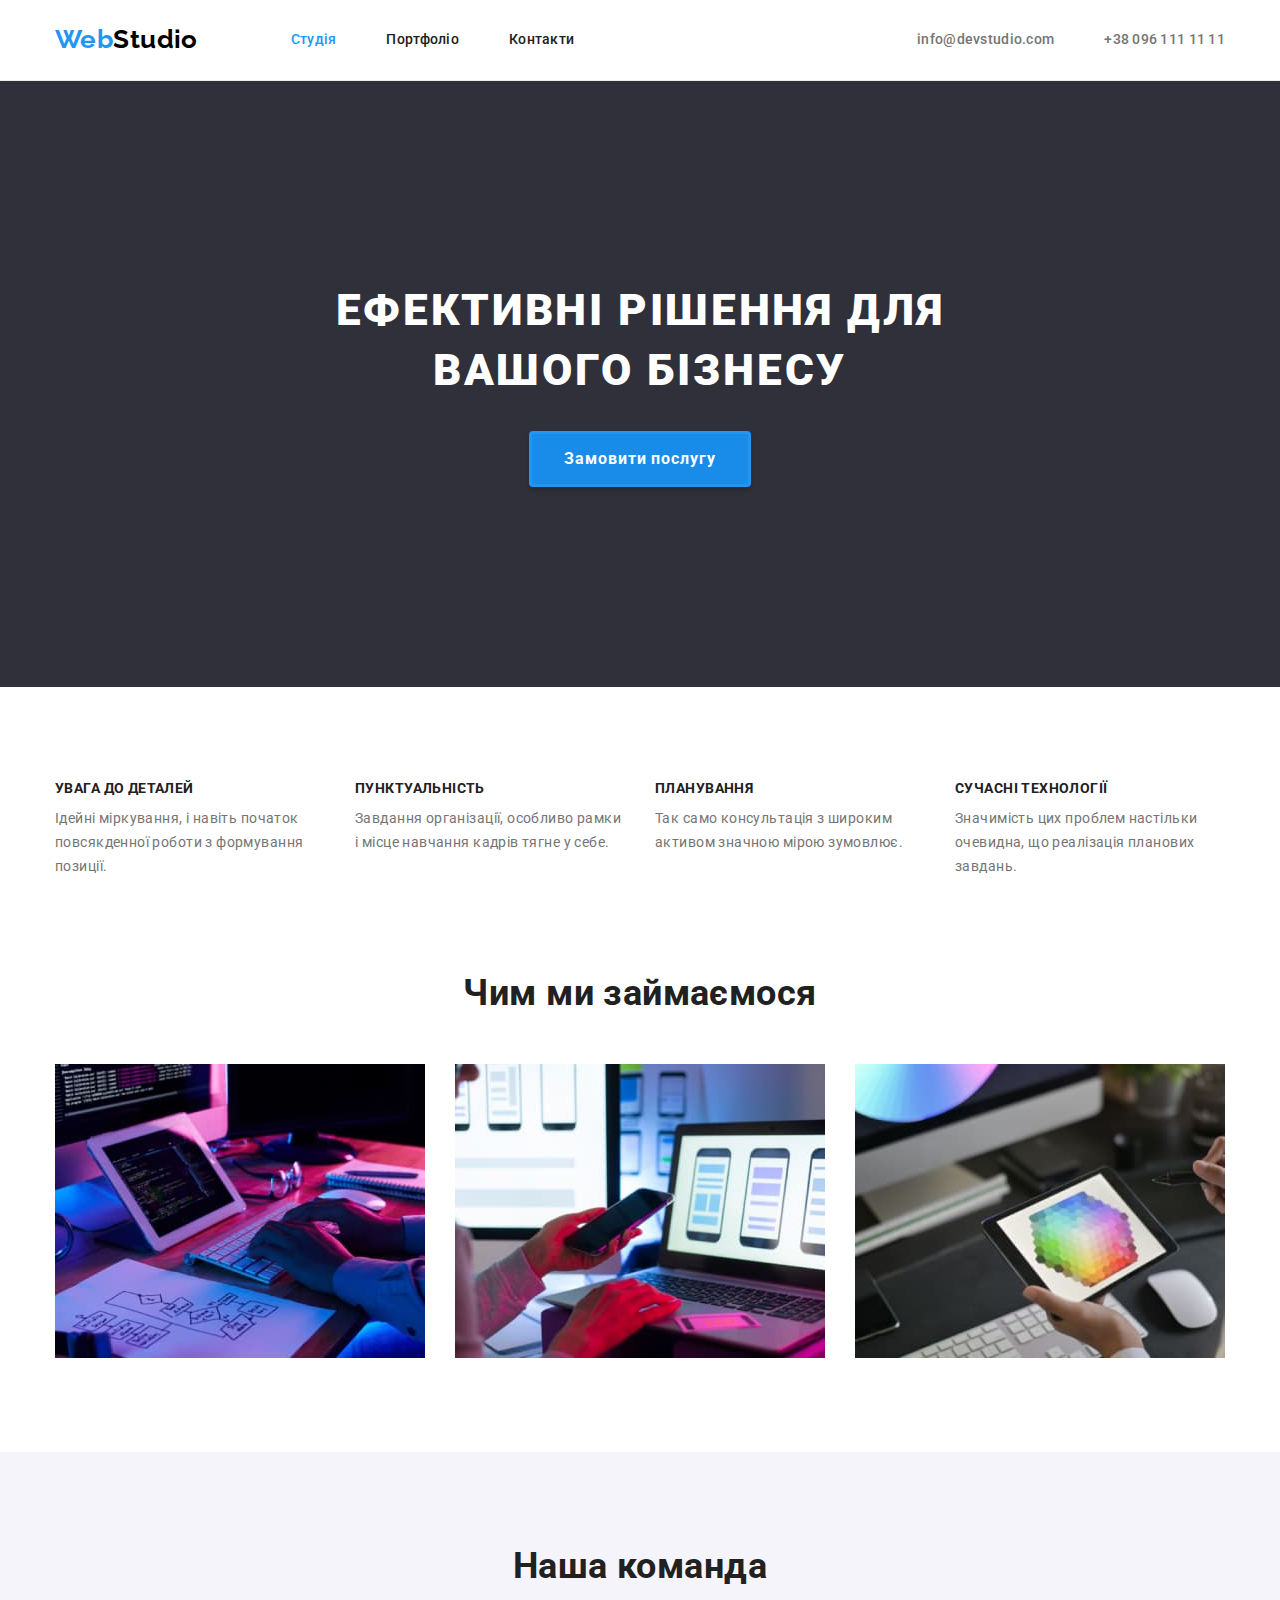
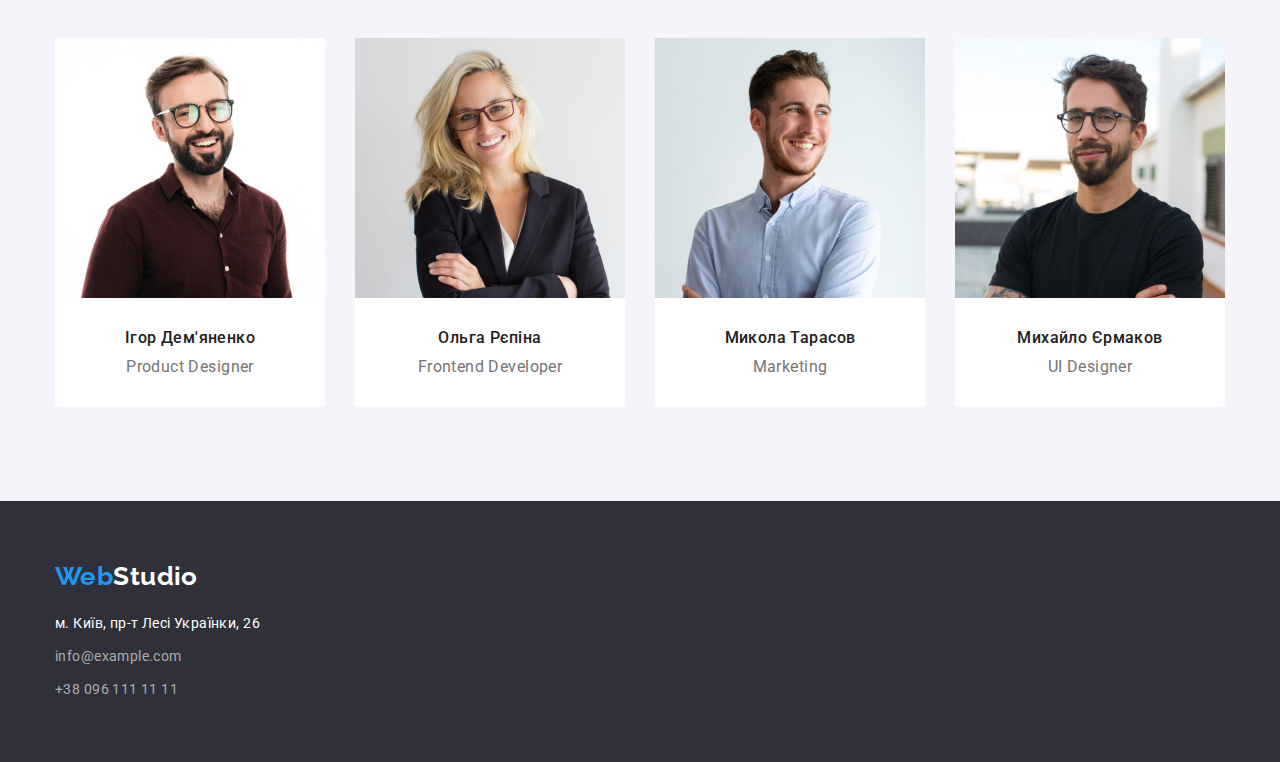
==== index.html @ 0f4ca8cf "start HW4" ====
<!DOCTYPE html>
<html lang="uk">
  <head>
    <meta charset="UTF-8" />
    <meta http-equiv="X-UA-Compatible" content="IE=edge" />
    <meta name="viewport" content="width=device-width, initial-scale=1.0" />
    <title>WebStudio</title>
    <link
      rel="stylesheet"
      href="https://cdn.jsdelivr.net/npm/modern-normalize@1.1.0/modern-normalize.min.css"
    />
    <link rel="stylesheet" href="./CSS/styles.css" />
    <link rel="preconnect" href="https://fonts.googleapis.com" />
    <link rel="preconnect" href="https://fonts.gstatic.com" crossorigin />
    <link
      href="https://fonts.googleapis.com/css2?family=Raleway:wght@700&family=Roboto:wght@400;500;700;900&display=swap"
      rel="stylesheet"
    />
  </head>
  <body>
    <!-- header -->
    <header class="page-header">
      <div class="container header-container">
        <nav class="navigation-header">
          <a href="./index.html" class="logo"
            ><span class="web">Web</span>Studio</a
          >
          <ul class="menu-list">
            <li class="header-item">
              <a href="./index.html" class="link current">Студія</a>
            </li>
            <li class="header-item">
              <a href="./portpholio.html" class="link">Портфоліо</a>
            </li>
            <li class="header-item">
              <a href="#adresa" class="link">Контакти</a>
            </li>
          </ul>
        </nav>
        <ul class="menu-list">
          <li class="phone-email-header">
            <a href="mailto:info@devstudio.com" class="email"
              >info@devstudio.com</a
            >
          </li>
          <li class="phone-email-header">
            <a href="tel:+380961111111" class="phone">+38 096 111 11 11</a>
          </li>
        </ul>
      </div>
    </header>

    <!-- main -->
    <main>
      <section class="hero-section section">
        <div class="container">
          <h1 class="hero-title">Ефективні рішення для вашого бізнесу</h1>
          <button type="button" class="hero-btn">Замовити послугу</button>
        </div>
      </section>
      <section id="features" class="features">
        <div class="container">
          <h2 class="visually-hidden">Наші переваги</h2>
          <ul class="list features-list">
            <li class="features-li">
              <h3 class="features-title">Увага до деталей</h3>
              <p class="features-text">
                Ідейні міркування, і навіть початок повсякденної роботи з
                формування позиції.
              </p>
            </li>
            <li class="features-li">
              <h3 class="features-title">Пунктуальність</h3>
              <p class="features-text">
                Завдання організації, особливо рамки і місце навчання кадрів
                тягне у себе.
              </p>
            </li>
            <li class="features-li">
              <h3 class="features-title">Планування</h3>
              <p class="features-text">
                Так само консультація з широким активом значною мірою зумовлює.
              </p>
            </li>
            <li class="features-li">
              <h3 class="features-title">Сучасні технології</h3>
              <p class="features-text">
                Значимість цих проблем настільки очевидна, що реалізація
                планових завдань.
              </p>
            </li>
          </ul>
        </div>
      </section>
      <!-- what-we-do -->
      <section class="what-we-do-section section">
        <div class="container">
          <h2 class="what-we-do-title">Чим ми займаємося</h2>
          <ul class="list list-wrap">
            <li>
              <img
                src="./images/photo1.jpg"
                alt="Написання програм"
                width="370"
                height="294"
                class="photo1"
              />
            </li>
            <li>
              <img
                src="./images/photo2.jpg"
                alt="Створення додатків для смартфону"
                width="370"
                height="294"
                class="photo2"
              />
            </li>
            <li>
              <img
                src="./images/photo3.jpg"
                alt="Створення дизайну"
                width="370"
                height="294"
                class="photo3"
              />
            </li>
          </ul>
        </div>
      </section>
      <!-- team -->
      <section class="our-team section">
        <div class="container">
          <h2 class="our-team-title">Наша команда</h2>
          <ul class="list list-wrap">
            <li class="our-team-data">
              <img
                src="./images/demyanenko.jpg"
                alt="Ігор Дем'яненко"
                width="270"
                height="260"
              />
              <div class="team-div">
                <h3 class="our-teammate">Ігор Дем'яненко</h3>
                <p class="our-team-position" lang="en">Product Designer</p>
              </div>
            </li>
            <li class="our-team-data">
              <img
                src="./images/repina.jpg"
                alt="Ольга Рєпіна"
                width="270"
                height="260"
              />
              <div class="team-div">
                <h3 class="our-teammate">Ольга Рєпіна</h3>
                <p class="our-team-position" lang="en">Frontend Developer</p>
              </div>
            </li>
            <li class="our-team-data">
              <img
                src="./images/tarasov.jpg"
                alt="Микола Тарасов"
                width="270"
                height="260"
              />
              <div class="team-div">
                <h3 class="our-teammate">Микола Тарасов</h3>
                <p class="our-team-position" lang="en">Marketing</p>
              </div>
            </li>
            <li class="our-team-data">
              <img
                src="./images/yermakov.jpg"
                alt="Михайло Єрмаков"
                width="270"
                height="260"
              />
              <div class="team-div">
                <h3 class="our-teammate">Михайло Єрмаков</h3>
                <p class="our-team-position" lang="en">UI Designer</p>
              </div>
            </li>
          </ul>
        </div>
      </section>
    </main>

    <!-- footer -->
    <footer class="footer">
      <div class="container">
        <a href="./index.html" class="logo"
          ><span class="web">Web</span
          ><span class="studio-footer">Studio</span></a
        >
        <address class="address-data" id="adresa">
          <ul class="list address-list">
            <li class="addres-text">
              <a
                href="https://goo.gl/maps/MU84THvTywT1Y9c1A"
                target="_blank"
                rel="noopener noreferrer nofollow"
                class="address"
                >м. Київ, пр-т Лесі Українки, 26</a
              >
            </li>
            <li class="addres-text">
              <a href="mailto:info@devstudio.com" class="email-footer"
                >info@example.com</a
              >
            </li>
            <li class="addres-text">
              <a href="tel:+380961111111" class="phone-footer"
                >+38 096 111 11 11</a
              >
            </li>
          </ul>
        </address>
      </div>
    </footer>
  </body>
</html>
---- CSS/styles.css ----
/* delete standart browser styles, root */
.link,
.logo,
.email,
.phone,
.phone-footer,
.email-footer,
.address,
.project-link {
  text-decoration: none;
}
h1,
h2,
h3,
h4,
p {
  margin-top: 0;
  margin-bottom: 0;
}
ul,
ol {
  margin-top: 0;
  margin-bottom: 0;
  padding-left: 0;
}
.list,
.menu-list {
  list-style: none;
}
img {
  display: block;
  max-width: 100%;
  height: auto;
}
.address-data {
  font-style: normal;
}

:root {
  --primary-font: "Roboto", sans-serif;
  --primary-text-color-theme-dark: #212121;
  --secondary-color-theme-gray: #757575;
  --primary-text-color-theme-light: #ffffff;
  --secondary-text-color-theme-dark: #000000;
  --button-color: #188ce8;
  --accent-color: #2196f3;
  --primary-background-color-theme-light: #f5f4fa;
  --secondary-background-color-theme-light: #2f303a;
  --secondary-text-color-4footer-gray: rgba(255, 255, 255, 0.6);
  --border-color-for-portfolio: #eeeeee;
}
body {
  font-family: var(--primary-font);
  background-color: var(--primary-text-color-theme-light);
  color: var(--primary-text-color-theme-dark);
  font-size: 14px;
  letter-spacing: 0.03em;
}
.container {
  width: 1200px;
  margin-left: auto;
  margin-right: auto;
  padding-left: 15px;
  padding-right: 15px;
}
.section {
  padding-bottom: 94px;
  padding-top: 94px;
}
.list-wrap {
  display: flex;
  flex-wrap: wrap;
  gap: 30px;
}
.visually-hidden {
  position: absolute;
  white-space: nowrap;
  width: 1px;
  height: 1px;
  overflow: hidden;
  border: 0;
  padding: 0;
  clip: rect(0 0 0 0);
  clip-path: inset(50%);
  margin: -1px;
}

/* header */

.page-header {
  padding-top: 24px;
  padding-bottom: 25px;
  border-bottom: 1px solid #ececec;
}
.header-container {
  display: flex;
  align-items: center;
  margin-left: auto;
}
.navigation-header {
  display: flex;
  align-items: center;
}
.menu-list {
  display: flex;
  margin-left: auto;
}
.header-item:not(:last-child) {
  margin-right: 50px;
}
.logo {
  font-family: "Raleway";
  font-weight: 700;
  font-size: 26px;
  line-height: 1.2;
  color: var(--secondary-text-color-theme-dark);

  margin-right: 93px;
}
.web {
  color: var(--accent-color);
}

.link {
  font-weight: 500;
  line-height: 1.14;
  letter-spacing: 0.02em;
  color: var(--primary-text-color-theme-dark);
}
.current {
  color: var(--accent-color);
}
.email,
.phone {
  font-weight: 500;
  line-height: 1.14;
  letter-spacing: 0.02em;
  color: var(--secondary-color-theme-gray);
}
.email {
  margin-left: auto;
  margin-right: 50px;
}

.menu-list :hover,
.phone-footer:hover,
.email-footer:hover,
.menu-list :focus,
.phone-footer:focus,
.email-footer:focus {
  color: var(--accent-color);
}

/* hero */
.hero-section {
  background-color: var(--secondary-background-color-theme-light);
  text-align: center;
  padding-bottom: 200px;
  padding-top: 200px;
}
.hero-title {
  font-weight: 900;
  font-size: 44px;
  line-height: 1.36;
  letter-spacing: 0.06em;
  text-transform: uppercase;
  color: var(--primary-text-color-theme-light);

  margin-bottom: 30px;
  margin-left: auto;
  margin-right: auto;
  width: 696px;
}
.hero-btn {
  font-weight: 700;
  font-size: 16px;
  line-height: 1.88;
  display: block;
  align-items: center;
  letter-spacing: 0.06em;
  color: var(--primary-text-color-theme-light);
  background: var(--button-color);
  box-shadow: 0px 4px 4px rgba(0, 0, 0, 0.15);
  border-radius: 4px;
  cursor: pointer;

  border: solid var(--accent-color);
  margin: auto;
  padding: 10px 32px;
}

/* features */

.features {
  padding-top: 94px;
}
.features-list {
  display: flex;
}
.features-li:not(:last-child) {
  margin-right: 30px;
}
.features-li {
  width: 270px;
}
.features-title {
  font-weight: 700;
  font-size: 14px;
  line-height: 1.14;
  text-transform: uppercase;

  margin-bottom: 10px;
}
.features-text {
  line-height: 1.71;
  color: var(--secondary-color-theme-gray);
}

/* what-we-do */

.what-we-do-section {
  padding-bottom: 94px;
}
.what-we-do-title,
.our-team-title {
  font-weight: 700;
  font-size: 36px;
  line-height: 1.16;
  text-align: center;

  margin-bottom: 50px;
}

/* team */

.our-team {
  background: var(--primary-background-color-theme-light);
}
.our-team-data {
  background-color: var(--primary-text-color-theme-light);
  border-bottom: 1px solid var(--primary-text-color-theme-light);
  border-radius: 0px 0px 4px 4px;
}
.team-div {
  padding: 30px 0;
}
.our-teammate {
  font-weight: 500;
  font-size: 16px;
  line-height: 1.19;
  text-align: center;

  margin-bottom: 10px;
}
.our-team-position {
  font-size: 16px;
  line-height: 1.19;
  text-align: center;
  color: var(--secondary-color-theme-gray);
}

/* FOOTER!!! */

.footer {
  background: var(--secondary-background-color-theme-light);
  padding-top: 60px;
  padding-bottom: 60px;
}
.address {
  line-height: 1.71;
  color: var(--primary-text-color-theme-light);
}
.email-footer,
.phone-footer {
  line-height: 1.71;
  color: var(--secondary-text-color-4footer-gray);
}
.address-data {
  margin-top: 20px;
}
.addres-text:not(:last-child) {
  margin-bottom: 9px;
}
.studio-footer {
  color: var(--primary-text-color-theme-light);
}

/* portfolio */

.portfolio-section {
  padding-top: 100px;
  padding-bottom: 88px;
}
.portfolio-btn {
  font-family: "Roboto";
  font-weight: 500;
  font-size: 16px;
  line-height: 1.63;
  text-align: center;
  letter-spacing: 0.03em;
  background: var(--primary-background-color-theme-light);
  cursor: pointer;
  border-radius: 4px;

  border: solid var(--primary-background-color-theme-light);
  padding: 6px 22px;
}
.all {
  padding: 6px 25px;
}
.portfolio-li :hover,
.portfolio-li :focus {
  color: var(--primary-text-color-theme-light);
  background-color: var(--accent-color);
  border: solid var(--accent-color);
}
.portfolio-menu {
  display: flex;
  gap: 8px;
  justify-content: center;
  margin-bottom: 50px;
}

.project-name {
  font-weight: 700;
  font-size: 18px;
  line-height: 2;
  letter-spacing: 0.06em;
  color: var(--primary-text-color-theme-dark);

  margin-bottom: 4px;
}
.e-type {
  font-size: 16px;
  line-height: 1.88;
  color: var(--secondary-color-theme-gray);
}
.portfolio-cards {
  display: flex;
  flex-wrap: wrap;
  gap: 30px;
}
.portfolio-div {
  padding: 20px 24px;
  border-left: 1px solid var(--border-color-for-portfolio);
  border-right: 1px solid var(--border-color-for-portfolio);
  border-bottom: 1px solid var(--border-color-for-portfolio);
}
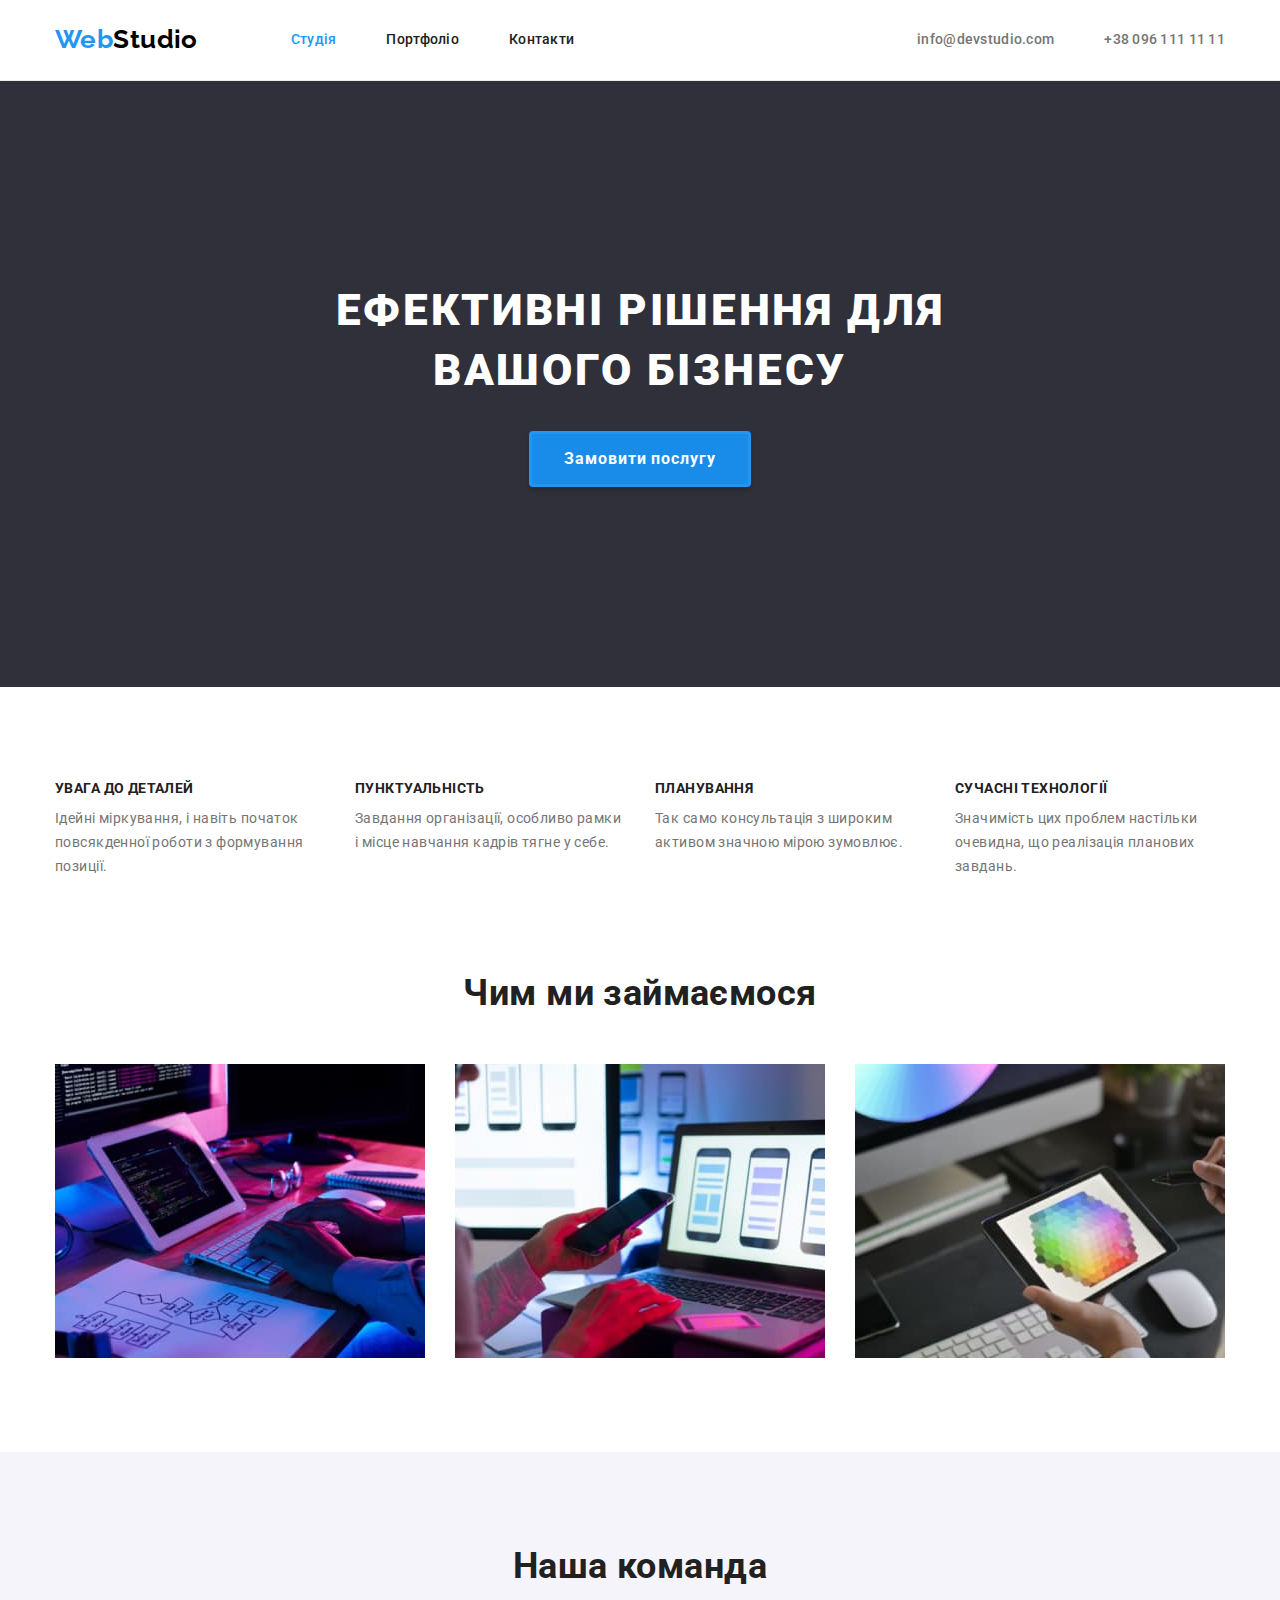
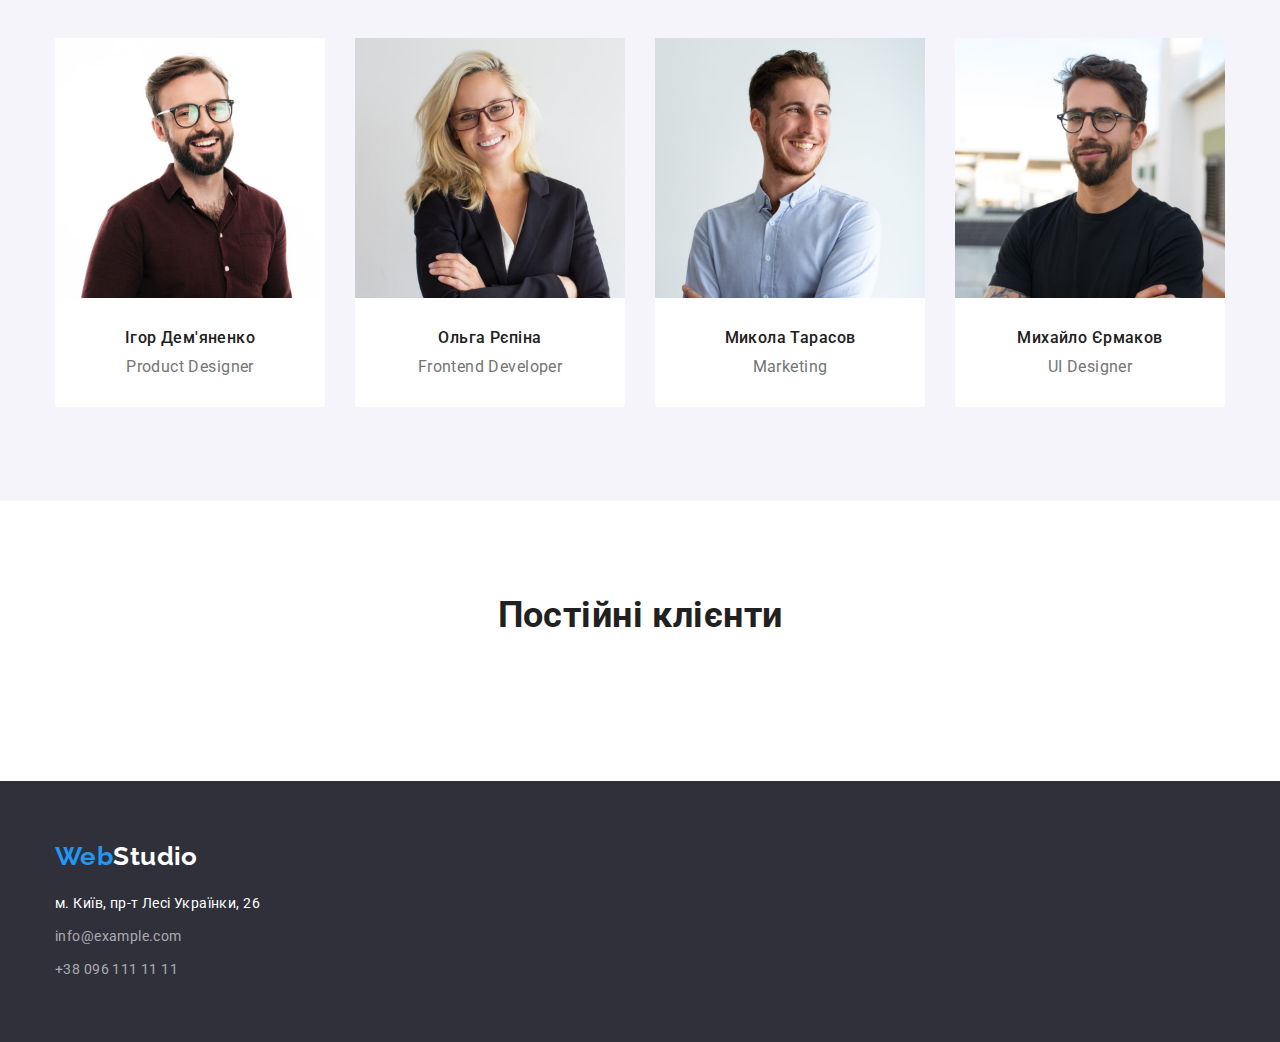
==== commit 1349907b: "create our clients" ====
--- a/index.html
+++ b/index.html
@@ -183,6 +183,22 @@
           </ul>
         </div>
       </section>
+
+      <!-- OUR CLIENTS -->
+<section class="section">
+  <div class="container">
+    <h2 class="our-clients-title">Постійні клієнти</h2>
+    <ul class="list">
+      <li></li>
+      <li></li>
+      <li></li>
+      <li></li>
+      <li></li>
+      <li></li>
+    </ul>
+
+  </div>
+</section>
     </main>
 
     <!-- footer -->
--- a/CSS/styles.css
+++ b/CSS/styles.css
@@ -222,7 +222,8 @@
   padding-bottom: 94px;
 }
 .what-we-do-title,
-.our-team-title {
+.our-team-title,
+.our-clients-title {
   font-weight: 700;
   font-size: 36px;
   line-height: 1.16;
@@ -258,6 +259,10 @@
   text-align: center;
   color: var(--secondary-color-theme-gray);
 }
+
+/* ----------------------OUR CLIENTS------------------ */
+
+
 
 /* FOOTER!!! */
 
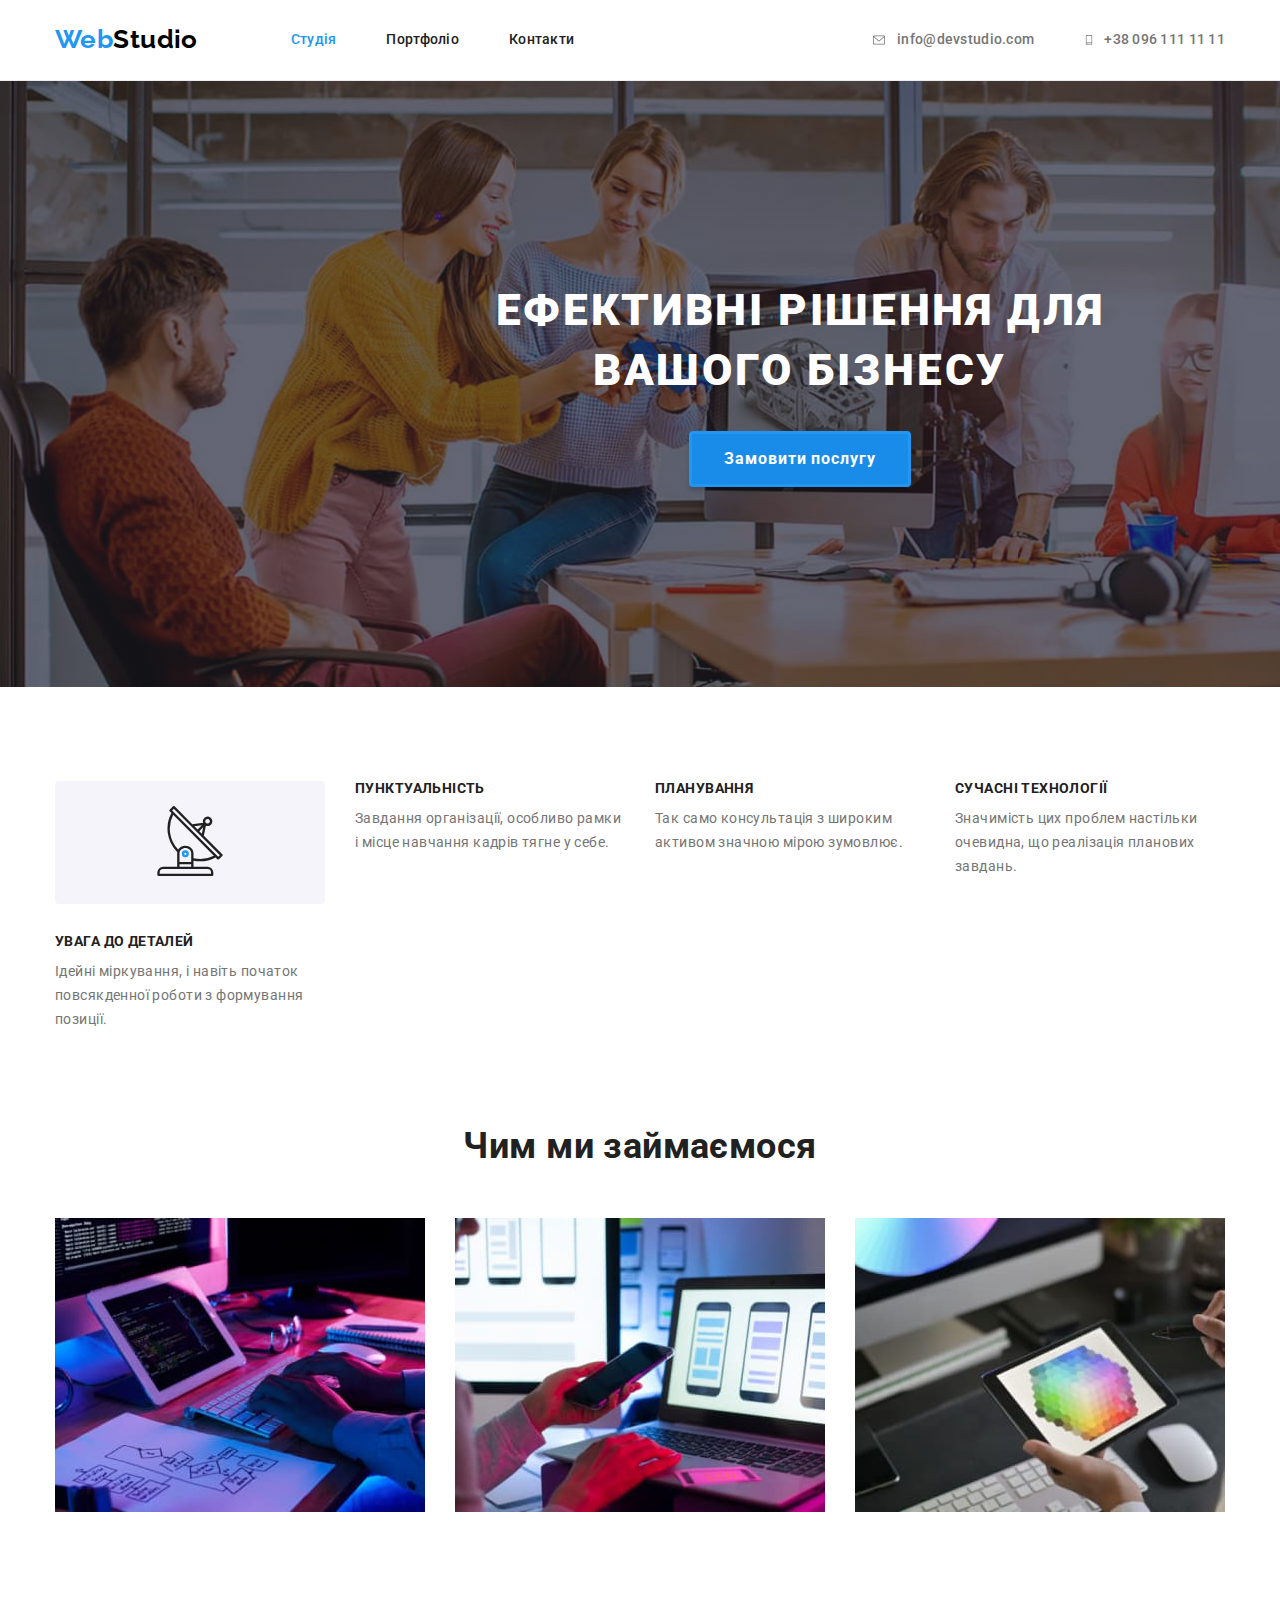
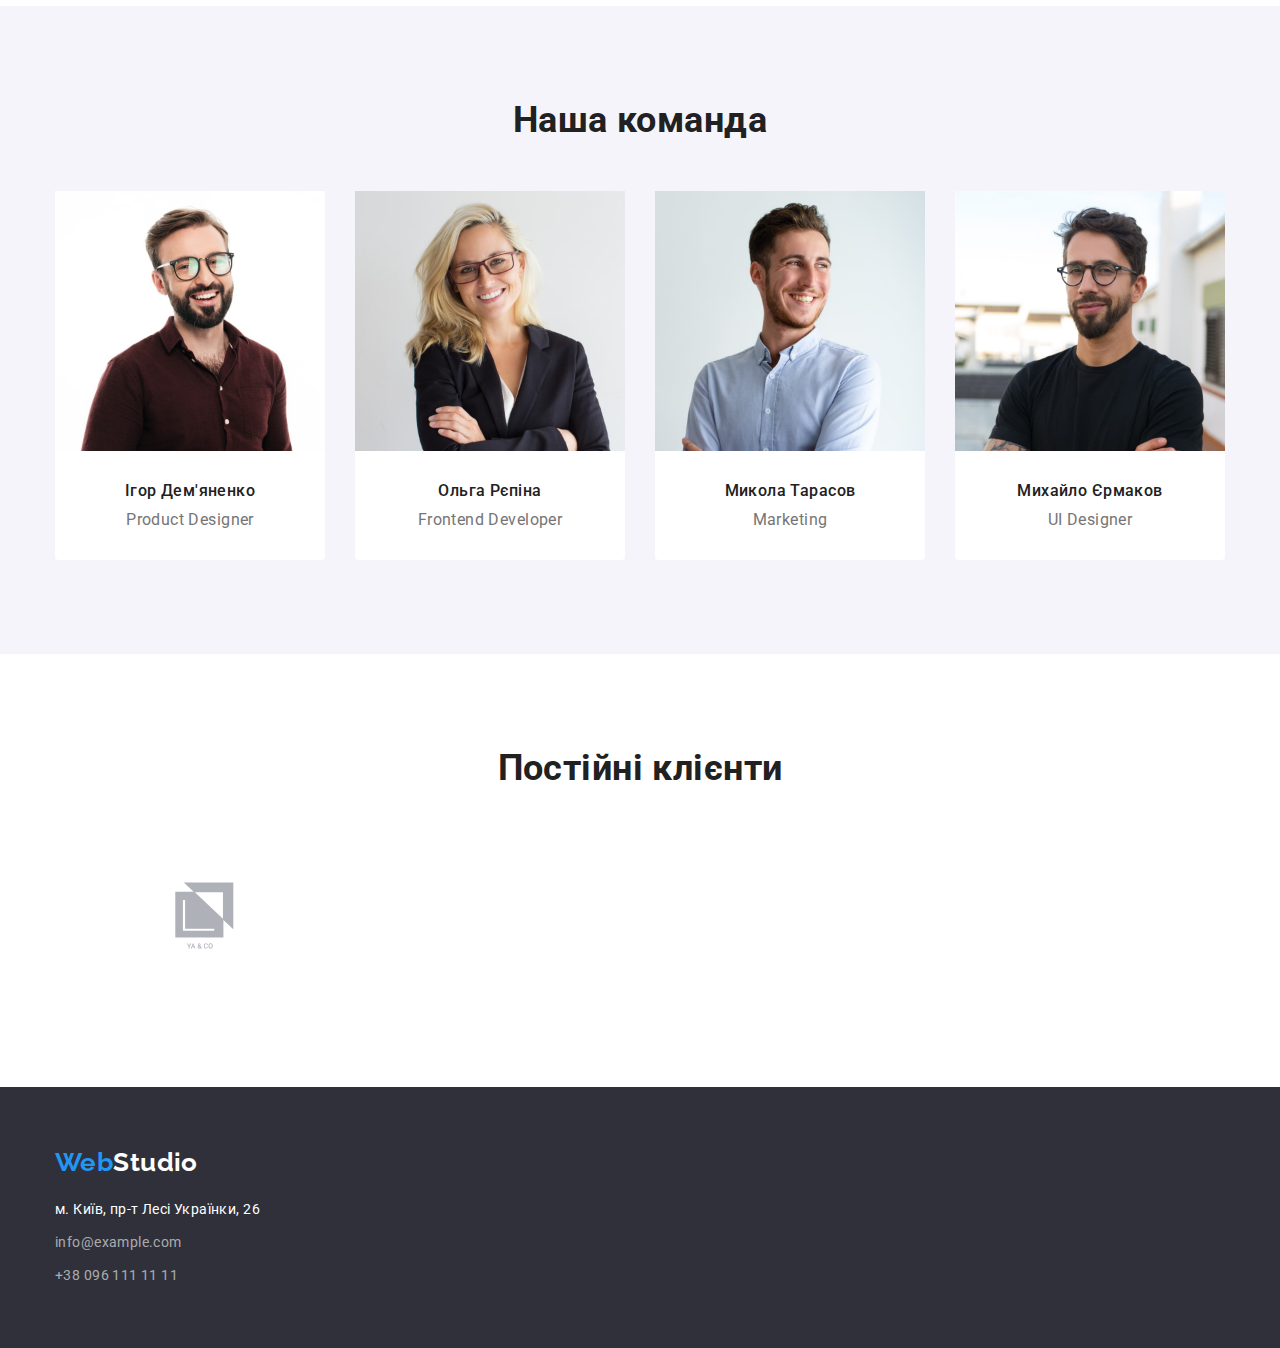
==== commit 6e05c198: "hw4 in process" ====
--- a/index.html
+++ b/index.html
@@ -40,11 +40,19 @@
         <ul class="menu-list">
           <li class="phone-email-header">
             <a href="mailto:info@devstudio.com" class="email"
-              >info@devstudio.com</a
+              >
+              <svg aria-label="почта" class="icon-header" width="16" height="12">
+                <use href="./images/symbol-defs.svg#icon-letter-header"></use>
+              </svg>
+              info@devstudio.com</a
             >
           </li>
           <li class="phone-email-header">
-            <a href="tel:+380961111111" class="phone">+38 096 111 11 11</a>
+            <a href="tel:+380961111111" class="phone">
+              <svg aria-label="мобільний телефон" class="icon-header" width="10" height="16">
+                <use href="./images/symbol-defs.svg#icon-smartphone"></use>
+              </svg>
+              +38 096 111 11 11</a>
           </li>
         </ul>
       </div>
@@ -63,6 +71,11 @@
           <h2 class="visually-hidden">Наші переваги</h2>
           <ul class="list features-list">
             <li class="features-li">
+              <div class="features-div">
+              <svg aria-label="антена" class="icon-features" width="70" height="70">
+                <use href="./images/symbol-defs.svg#icon-feature1"></use> 
+              </svg>
+            </div>
               <h3 class="features-title">Увага до деталей</h3>
               <p class="features-text">
                 Ідейні міркування, і навіть початок повсякденної роботи з
@@ -89,6 +102,10 @@
                 планових завдань.
               </p>
             </li>
+            <!-- <a href="tel:+380961111111" class="phone">
+              <svg aria-label="мобільний телефон" class="icon-header" width="10" height="16">
+                <use href="./images/symbol-defs.svg#icon-smartphone"></use>
+              </svg> -->
           </ul>
         </div>
       </section>
@@ -189,14 +206,17 @@
   <div class="container">
     <h2 class="our-clients-title">Постійні клієнти</h2>
     <ul class="list">
-      <li></li>
+      <li><a href="#">
+        <svg class="icon-clients">
+          <use href="./images/sprite.svg#icon-clients1"></use>
+        </svg>
+      </a></li>
       <li></li>
       <li></li>
       <li></li>
       <li></li>
       <li></li>
     </ul>
-
   </div>
 </section>
     </main>
--- a/CSS/styles.css
+++ b/CSS/styles.css
@@ -48,6 +48,8 @@
   --secondary-background-color-theme-light: #2f303a;
   --secondary-text-color-4footer-gray: rgba(255, 255, 255, 0.6);
   --border-color-for-portfolio: #eeeeee;
+  --hero-overlay: rgb(47, 48, 58, 0.4); 
+  --new-bg-color-hero: #C4C4C4;
 }
 body {
   font-family: var(--primary-font);
@@ -85,6 +87,11 @@
   margin: -1px;
 }
 
+.icon-header{
+ margin-right: 10px;
+ display: flex;
+}
+
 /* header */
 
 .page-header {
@@ -104,6 +111,7 @@
 .menu-list {
   display: flex;
   margin-left: auto;
+  align-items: center;
 }
 .header-item:not(:last-child) {
   margin-right: 50px;
@@ -132,6 +140,8 @@
 }
 .email,
 .phone {
+  display: flex;
+  align-items: center;
   font-weight: 500;
   line-height: 1.14;
   letter-spacing: 0.02em;
@@ -147,17 +157,26 @@
 .email-footer:hover,
 .menu-list :focus,
 .phone-footer:focus,
-.email-footer:focus {
+.email-footer:focus,
+{
   color: var(--accent-color);
 }
 
 /* hero */
+
 .hero-section {
-  background-color: var(--secondary-background-color-theme-light);
+  background-color: var(--new-bg-color-hero);
   text-align: center;
   padding-bottom: 200px;
   padding-top: 200px;
-}
+
+  width: 1600px;
+  background-image: linear-gradient( var(--hero-overlay),var(--hero-overlay)), url(../images/hero.jpg);
+  background-size: cover;
+  margin-left: auto;
+  margin-right: auto;
+}
+
 .hero-title {
   font-weight: 900;
   font-size: 44px;
@@ -216,6 +235,14 @@
   color: var(--secondary-color-theme-gray);
 }
 
+
+.features-div{
+  padding: 25px 100px;
+  border-radius: 4px;
+  background-color: var(--primary-background-color-theme-light);
+  margin-bottom: 30px;
+}
+
 /* what-we-do */
 
 .what-we-do-section {
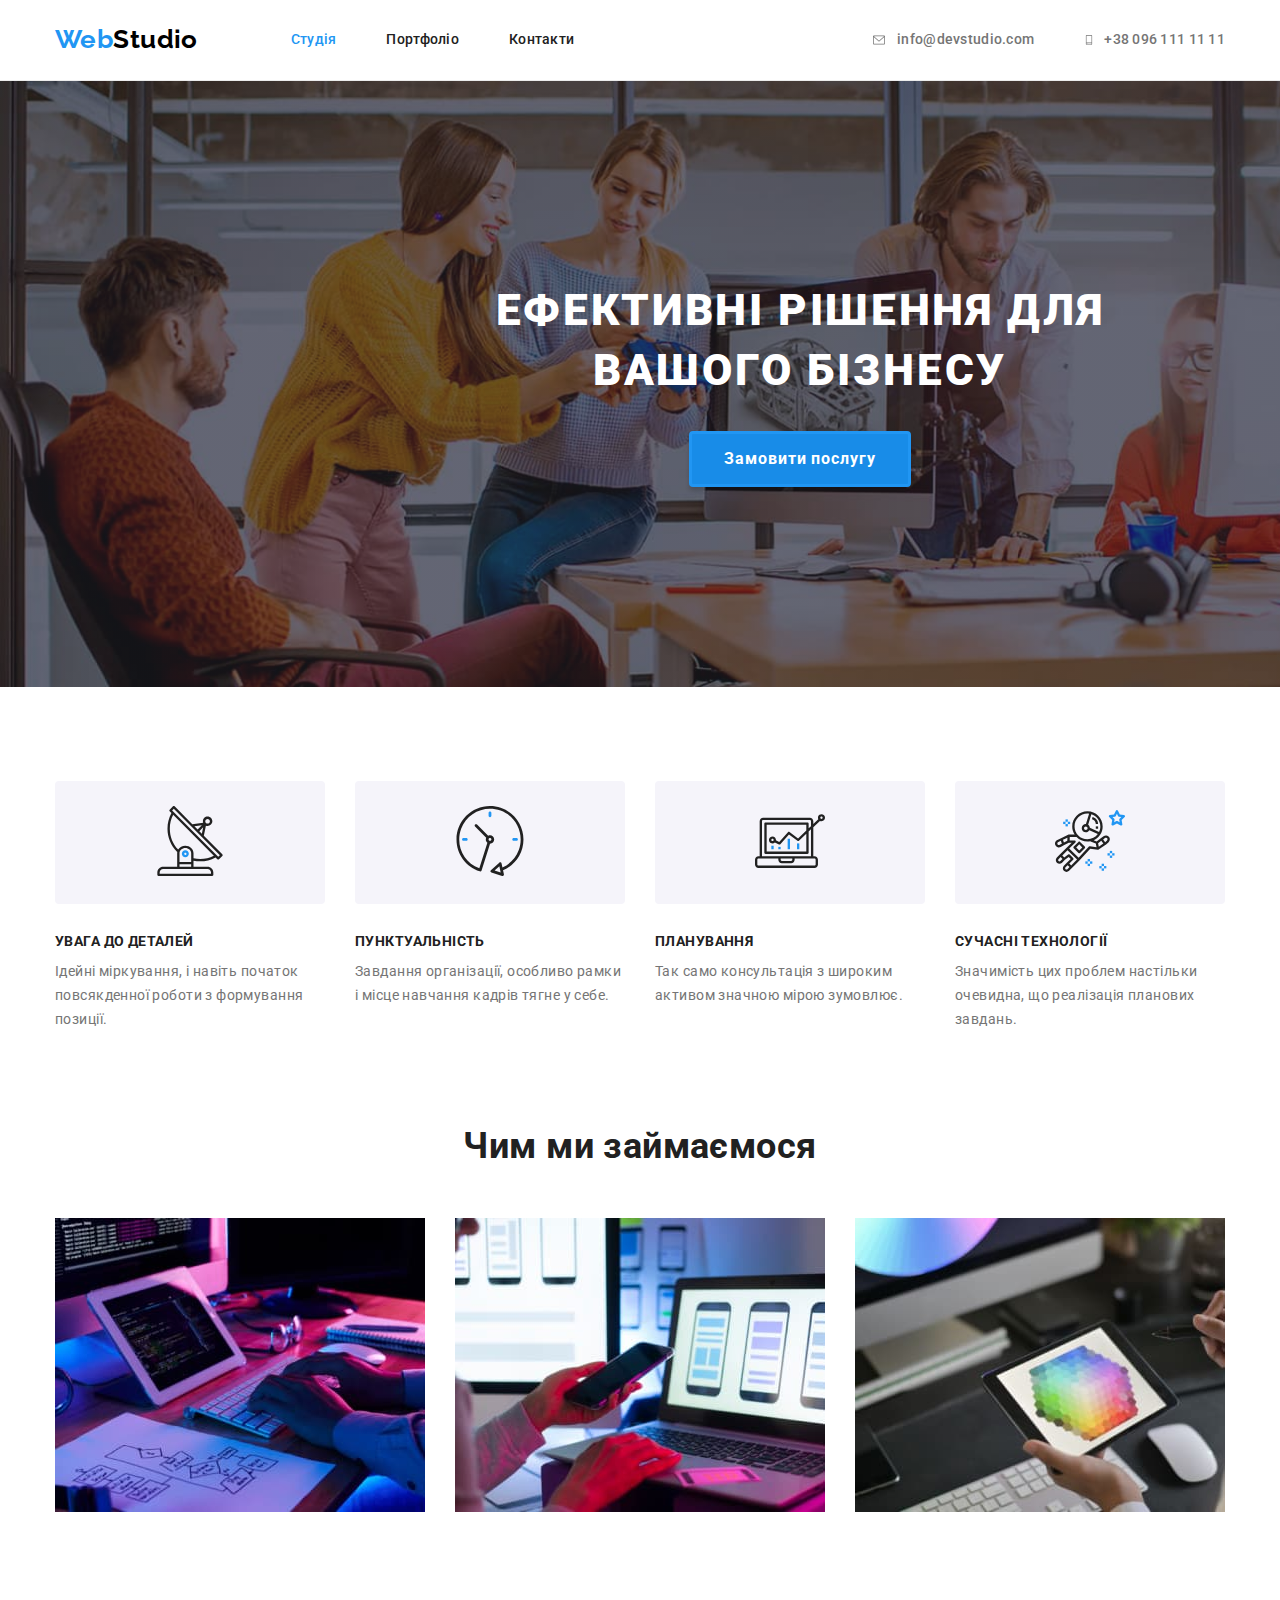
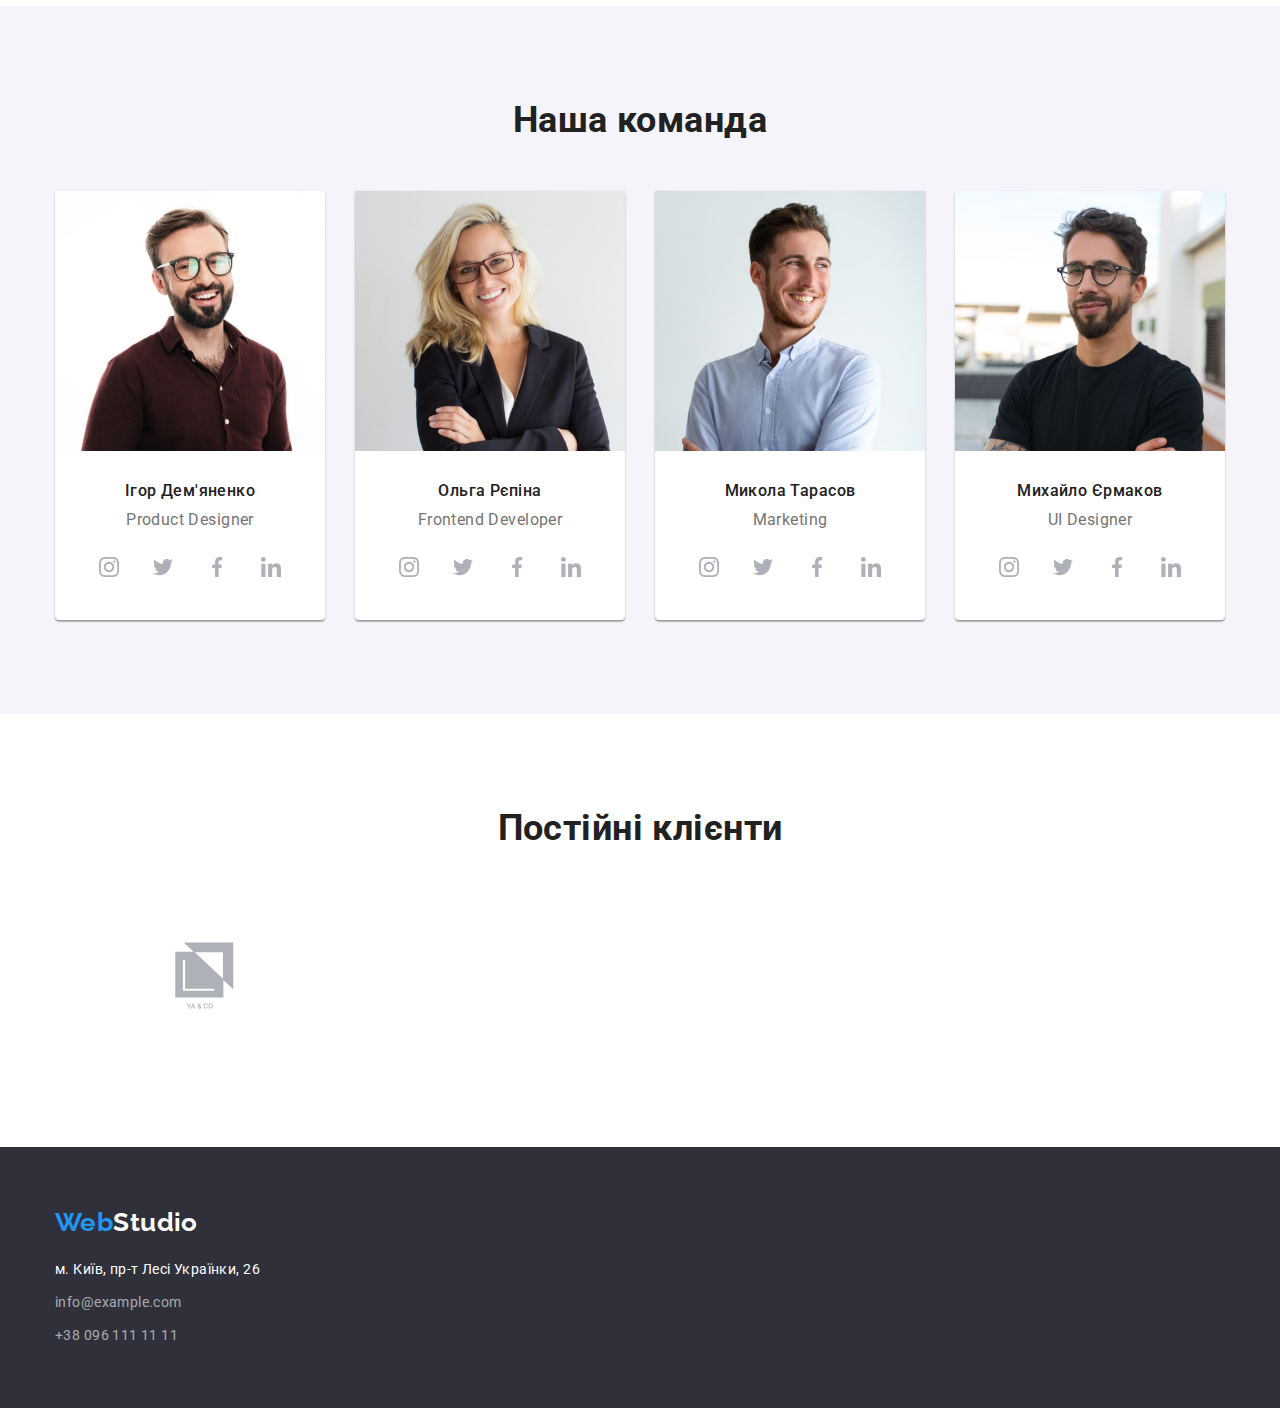
==== commit d7a7872c: "complete 4 section" ====
--- a/index.html
+++ b/index.html
@@ -42,7 +42,7 @@
             <a href="mailto:info@devstudio.com" class="email"
               >
               <svg aria-label="почта" class="icon-header" width="16" height="12">
-                <use href="./images/symbol-defs.svg#icon-letter-header"></use>
+                <use href="./images/sprite.svg#icon-letter-header"></use>
               </svg>
               info@devstudio.com</a
             >
@@ -50,7 +50,7 @@
           <li class="phone-email-header">
             <a href="tel:+380961111111" class="phone">
               <svg aria-label="мобільний телефон" class="icon-header" width="10" height="16">
-                <use href="./images/symbol-defs.svg#icon-smartphone"></use>
+                <use href="./images/sprite.svg#icon-smartphone"></use>
               </svg>
               +38 096 111 11 11</a>
           </li>
@@ -73,7 +73,7 @@
             <li class="features-li">
               <div class="features-div">
               <svg aria-label="антена" class="icon-features" width="70" height="70">
-                <use href="./images/symbol-defs.svg#icon-feature1"></use> 
+                <use href="./images/sprite.svg#icon-feature1"></use> 
               </svg>
             </div>
               <h3 class="features-title">Увага до деталей</h3>
@@ -83,6 +83,11 @@
               </p>
             </li>
             <li class="features-li">
+              <div class="features-div">
+                <svg aria-label="годинник" class="icon-features" width="70" height="70">
+                  <use href="./images/sprite.svg#icon-feature2"></use> 
+                </svg>
+              </div>
               <h3 class="features-title">Пунктуальність</h3>
               <p class="features-text">
                 Завдання організації, особливо рамки і місце навчання кадрів
@@ -90,22 +95,29 @@
               </p>
             </li>
             <li class="features-li">
+              <div class="features-div">
+                <svg aria-label="графік" class="icon-features" width="70" height="70">
+                  <use href="./images/sprite.svg#icon-feature3"></use> 
+                </svg>
+              </div>
               <h3 class="features-title">Планування</h3>
               <p class="features-text">
                 Так само консультація з широким активом значною мірою зумовлює.
               </p>
             </li>
             <li class="features-li">
+              <div class="features-div">
+                <svg aria-label="космонавт" class="icon-features" width="70" height="70">
+                  <use href="./images/sprite.svg#icon-feature4"></use> 
+                </svg>
+              </div>
               <h3 class="features-title">Сучасні технології</h3>
               <p class="features-text">
                 Значимість цих проблем настільки очевидна, що реалізація
                 планових завдань.
               </p>
             </li>
-            <!-- <a href="tel:+380961111111" class="phone">
-              <svg aria-label="мобільний телефон" class="icon-header" width="10" height="16">
-                <use href="./images/symbol-defs.svg#icon-smartphone"></use>
-              </svg> -->
+    
           </ul>
         </div>
       </section>
@@ -159,6 +171,36 @@
               <div class="team-div">
                 <h3 class="our-teammate">Ігор Дем'яненко</h3>
                 <p class="our-team-position" lang="en">Product Designer</p>
+                <ul class="list team-ul">
+                  <li  class="team-link-li">
+                    <a href="#"  class="team-link">
+                    <svg arial-label="інстаграм" class="icon-team" width="20" height="20">
+                      <use href="./images/sprite.svg#icon-instagram"></use>
+                    </svg>
+                  </a>
+                  </li>
+                  <li class="team-link-li">
+                    <a href="#"  class="team-link">
+                    <svg arial-label="твітер" class="icon-team" width="20" height="20">
+                      <use href="./images/sprite.svg#icon-twitter"></use>
+                    </svg>
+                  </a>
+                  </li>
+                  <li  class="team-link-li">
+                    <a href="#"  class="team-link">
+                    <svg arial-label="фейсбук" class="icon-team" width="20" height="20">
+                      <use href="./images/sprite.svg#icon-facebook"></use>
+                    </svg>
+                  </a>
+                  </li>
+                  <li  class="team-link-li">
+                    <a href="#"  class="team-link">
+                    <svg arial-label="лінкелін" class="icon-team" width="20" height="20">
+                      <use href="./images/sprite.svg#icon-linkedin"></use>
+                    </svg>
+                  </a>
+                  </li>
+                </ul>
               </div>
             </li>
             <li class="our-team-data">
@@ -171,6 +213,36 @@
               <div class="team-div">
                 <h3 class="our-teammate">Ольга Рєпіна</h3>
                 <p class="our-team-position" lang="en">Frontend Developer</p>
+                <ul class="list team-ul">
+                  <li  class="team-link-li">
+                    <a href="#"  class="team-link">
+                    <svg arial-label="інстаграм" class="icon-team" width="20" height="20">
+                      <use href="./images/sprite.svg#icon-instagram"></use>
+                    </svg>
+                  </a>
+                  </li>
+                  <li class="team-link-li">
+                    <a href="#"  class="team-link">
+                    <svg arial-label="твітер" class="icon-team" width="20" height="20">
+                      <use href="./images/sprite.svg#icon-twitter"></use>
+                    </svg>
+                  </a>
+                  </li>
+                  <li  class="team-link-li">
+                    <a href="#"  class="team-link">
+                    <svg arial-label="фейсбук" class="icon-team" width="20" height="20">
+                      <use href="./images/sprite.svg#icon-facebook"></use>
+                    </svg>
+                  </a>
+                  </li>
+                  <li  class="team-link-li">
+                    <a href="#"  class="team-link">
+                    <svg arial-label="лінкелін" class="icon-team" width="20" height="20">
+                      <use href="./images/sprite.svg#icon-linkedin"></use>
+                    </svg>
+                  </a>
+                  </li>
+                </ul>
               </div>
             </li>
             <li class="our-team-data">
@@ -183,6 +255,36 @@
               <div class="team-div">
                 <h3 class="our-teammate">Микола Тарасов</h3>
                 <p class="our-team-position" lang="en">Marketing</p>
+                <ul class="list team-ul">
+                  <li  class="team-link-li">
+                    <a href="#"  class="team-link">
+                    <svg arial-label="інстаграм" class="icon-team" width="20" height="20">
+                      <use href="./images/sprite.svg#icon-instagram"></use>
+                    </svg>
+                  </a>
+                  </li>
+                  <li class="team-link-li">
+                    <a href="#"  class="team-link">
+                    <svg arial-label="твітер" class="icon-team" width="20" height="20">
+                      <use href="./images/sprite.svg#icon-twitter"></use>
+                    </svg>
+                  </a>
+                  </li>
+                  <li  class="team-link-li">
+                    <a href="#"  class="team-link">
+                    <svg arial-label="фейсбук" class="icon-team" width="20" height="20">
+                      <use href="./images/sprite.svg#icon-facebook"></use>
+                    </svg>
+                  </a>
+                  </li>
+                  <li  class="team-link-li">
+                    <a href="#"  class="team-link">
+                    <svg arial-label="лінкелін" class="icon-team" width="20" height="20">
+                      <use href="./images/sprite.svg#icon-linkedin"></use>
+                    </svg>
+                  </a>
+                  </li>
+                </ul>
               </div>
             </li>
             <li class="our-team-data">
@@ -195,6 +297,36 @@
               <div class="team-div">
                 <h3 class="our-teammate">Михайло Єрмаков</h3>
                 <p class="our-team-position" lang="en">UI Designer</p>
+                <ul class="list team-ul">
+                  <li  class="team-link-li">
+                    <a href="#"  class="team-link">
+                    <svg arial-label="інстаграм" class="icon-team" width="20" height="20">
+                      <use href="./images/sprite.svg#icon-instagram"></use>
+                    </svg>
+                  </a>
+                  </li>
+                  <li class="team-link-li">
+                    <a href="#"  class="team-link">
+                    <svg arial-label="твітер" class="icon-team" width="20" height="20">
+                      <use href="./images/sprite.svg#icon-twitter"></use>
+                    </svg>
+                  </a>
+                  </li>
+                  <li  class="team-link-li">
+                    <a href="#"  class="team-link">
+                    <svg arial-label="фейсбук" class="icon-team" width="20" height="20">
+                      <use href="./images/sprite.svg#icon-facebook"></use>
+                    </svg>
+                  </a>
+                  </li>
+                  <li  class="team-link-li">
+                    <a href="#"  class="team-link">
+                    <svg arial-label="лінкелін" class="icon-team" width="20" height="20">
+                      <use href="./images/sprite.svg#icon-linkedin"></use>
+                    </svg>
+                  </a>
+                  </li>
+                </ul>
               </div>
             </li>
           </ul>
--- a/CSS/styles.css
+++ b/CSS/styles.css
@@ -87,11 +87,6 @@
   margin: -1px;
 }
 
-.icon-header{
- margin-right: 10px;
- display: flex;
-}
-
 /* header */
 
 .page-header {
@@ -146,6 +141,7 @@
   line-height: 1.14;
   letter-spacing: 0.02em;
   color: var(--secondary-color-theme-gray);
+  fill: currentColor;
 }
 .email {
   margin-left: auto;
@@ -157,10 +153,18 @@
 .email-footer:hover,
 .menu-list :focus,
 .phone-footer:focus,
-.email-footer:focus,
+.email-footer:focus
 {
   color: var(--accent-color);
 }
+
+.icon-header{
+  margin-right: 10px;
+  display: flex;
+  fill: currentColor;
+ }
+ 
+
 
 /* hero */
 
@@ -268,6 +272,10 @@
   background-color: var(--primary-text-color-theme-light);
   border-bottom: 1px solid var(--primary-text-color-theme-light);
   border-radius: 0px 0px 4px 4px;
+
+  box-shadow: 0px 1px 3px rgba(0, 0, 0, 0.12), 
+  0px 1px 1px rgba(0, 0, 0, 0.14), 
+  0px 2px 1px rgba(0, 0, 0, 0.2);
 }
 .team-div {
   padding: 30px 0;
@@ -285,7 +293,32 @@
   line-height: 1.19;
   text-align: center;
   color: var(--secondary-color-theme-gray);
-}
+margin-bottom: 16px;
+}
+.team-ul{
+  display: flex;
+  justify-content: center;
+  column-gap: 10px;
+}
+.team-link{
+  display: flex;
+  justify-content: center;
+  align-items: center;
+  width: 44px;
+  height: 44px;
+border-radius: 50%;
+background-color: var(--primary-text-color-theme-light);
+color: #AFB1B8;
+}
+.icon-team{
+  fill: currentColor;
+}
+.team-link-li :hover ,
+.team-link-li :focus {
+  color: var(--primary-text-color-theme-light);
+  background-color: var(--accent-color);
+}
+
 
 /* ----------------------OUR CLIENTS------------------ */
 
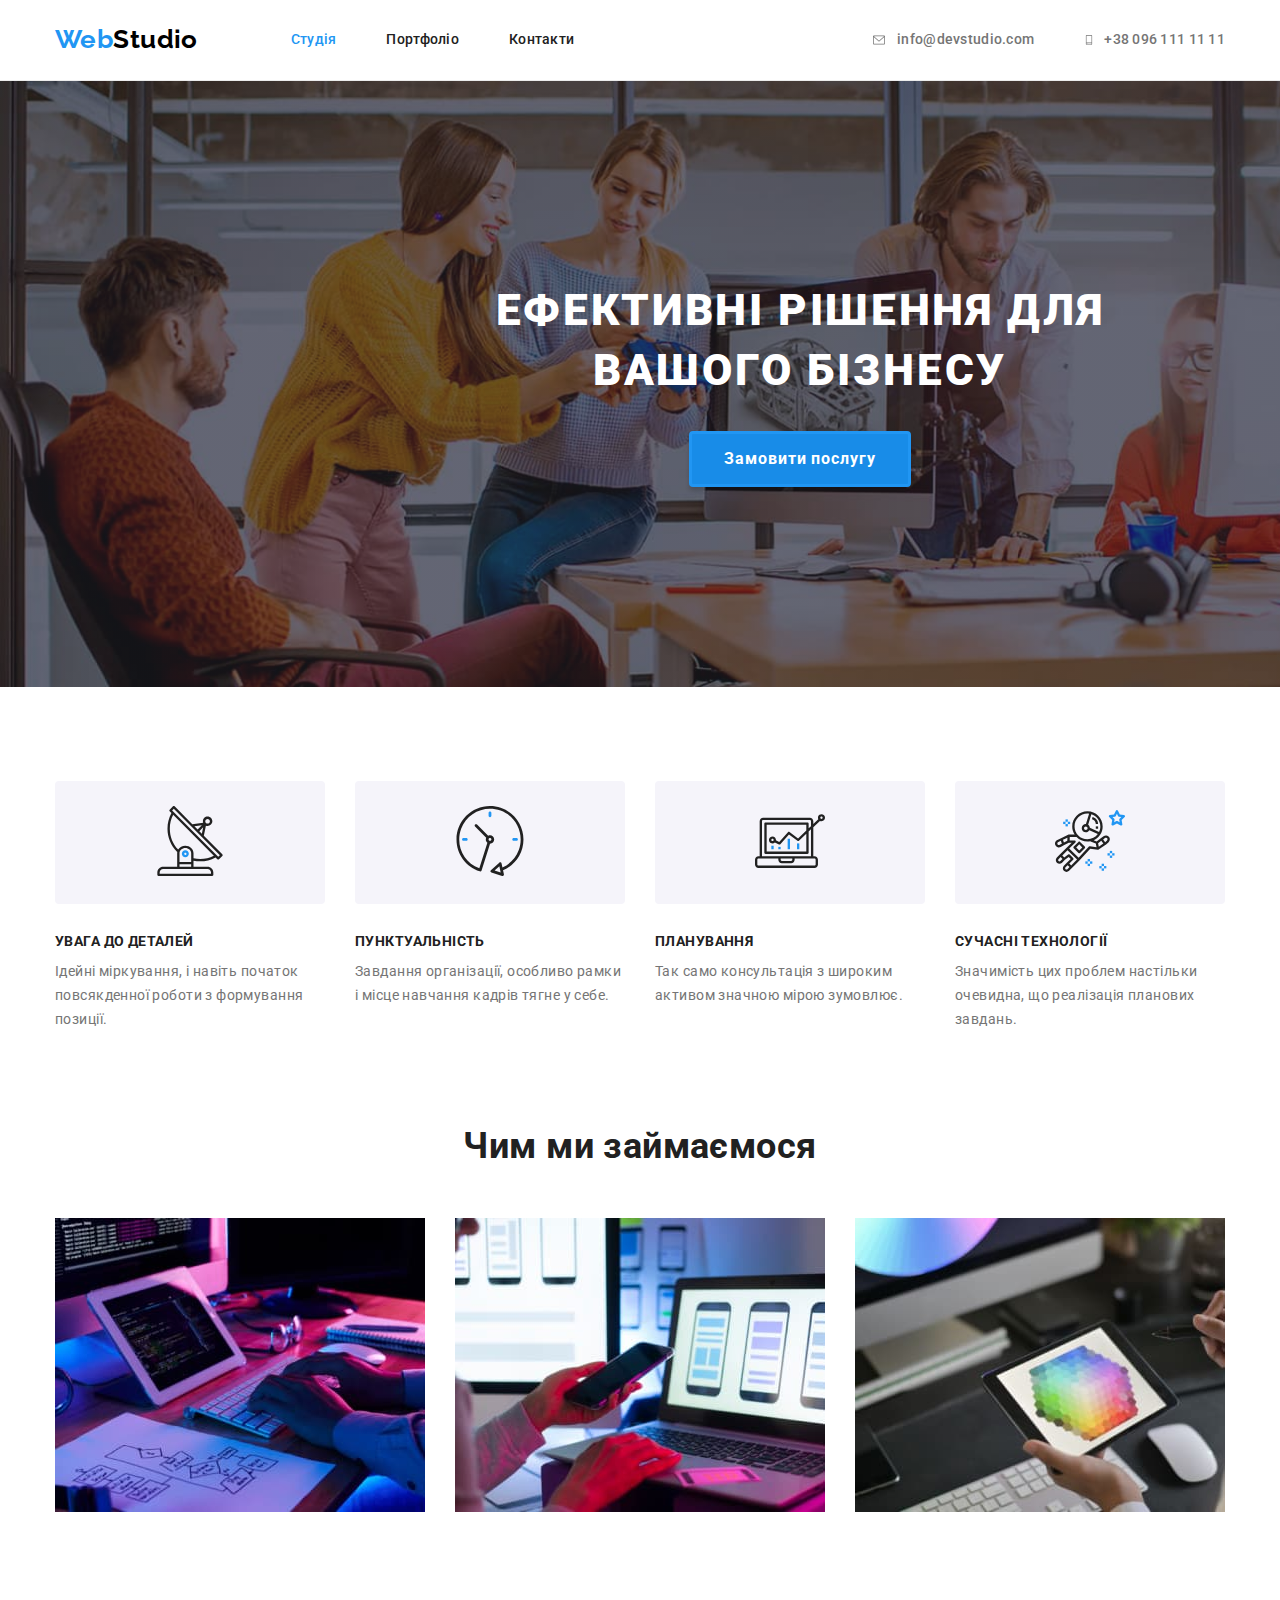
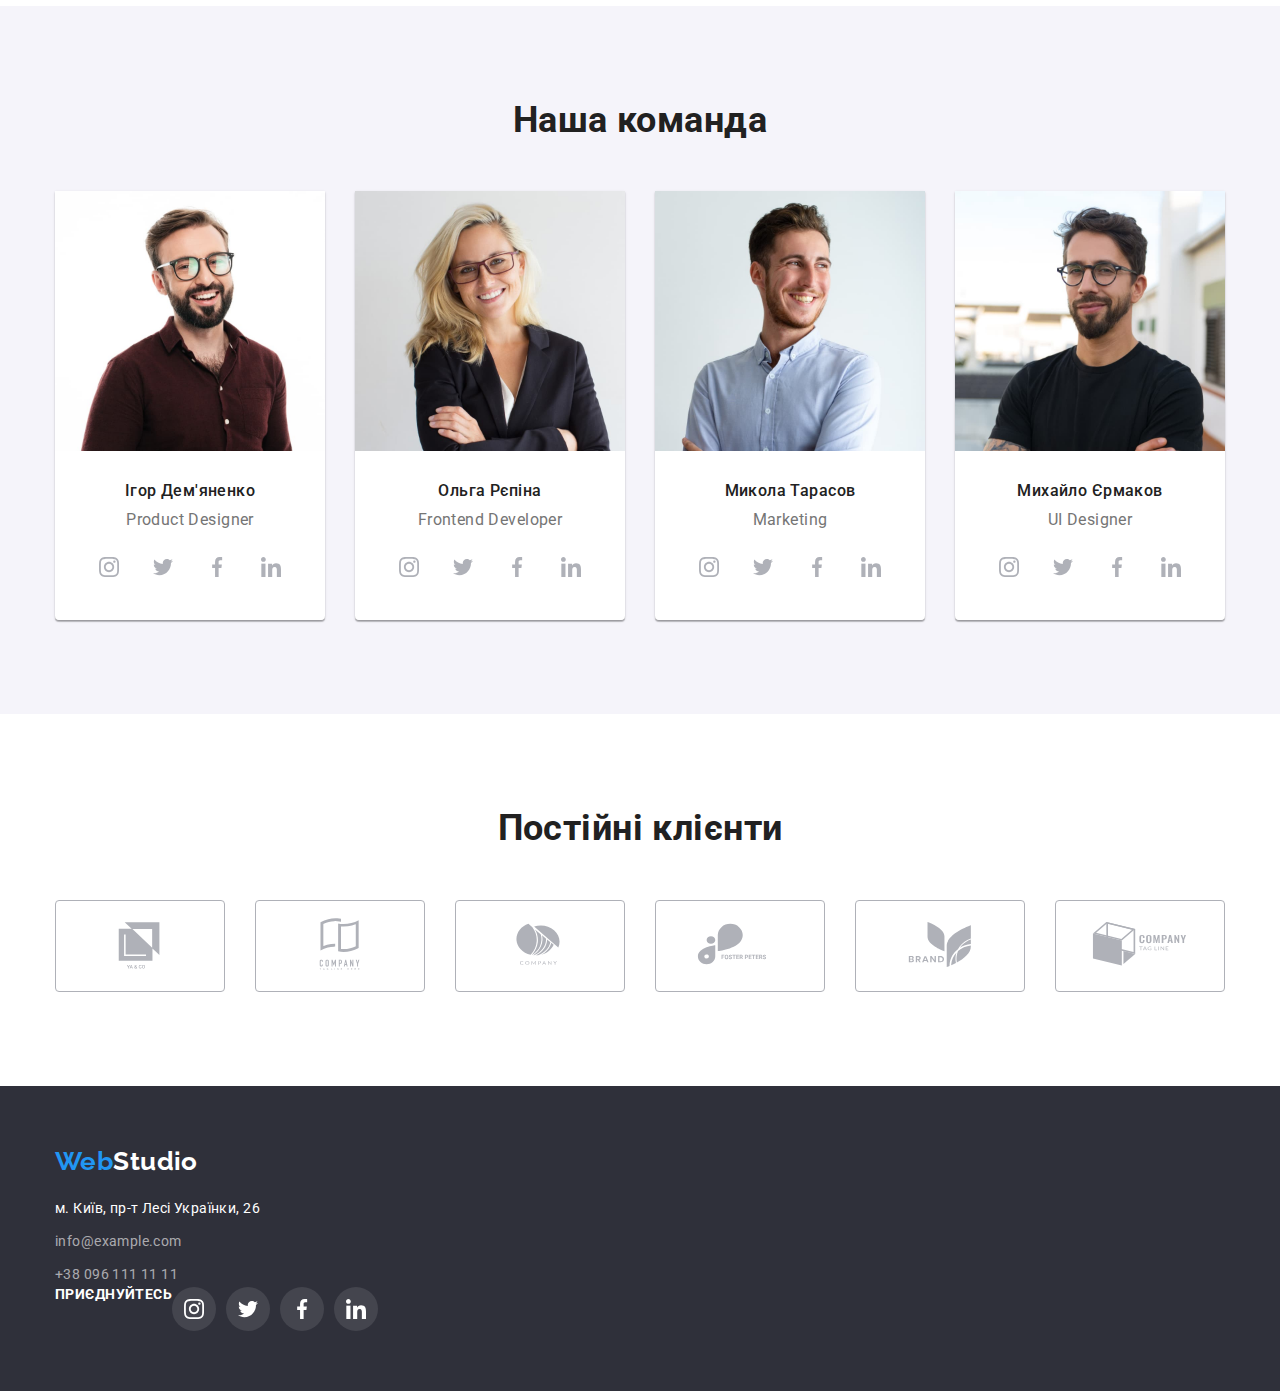
==== commit 22992742: "footer in process" ====
--- a/index.html
+++ b/index.html
@@ -321,7 +321,7 @@
                   </li>
                   <li  class="team-link-li">
                     <a href="#"  class="team-link">
-                    <svg arial-label="лінкелін" class="icon-team" width="20" height="20">
+                    <svg arial-label="лінкедін" class="icon-team" width="20" height="20">
                       <use href="./images/sprite.svg#icon-linkedin"></use>
                     </svg>
                   </a>
@@ -337,17 +337,49 @@
 <section class="section">
   <div class="container">
     <h2 class="our-clients-title">Постійні клієнти</h2>
-    <ul class="list">
-      <li><a href="#">
-        <svg class="icon-clients">
+    <ul class="list clients-ul">
+      <li class="clients-list">
+        <a href="#" class="client-link">
+        <svg aria-label="перший клієнт" class="icon-clients" width="106" height="60">
           <use href="./images/sprite.svg#icon-clients1"></use>
         </svg>
-      </a></li>
-      <li></li>
-      <li></li>
-      <li></li>
-      <li></li>
-      <li></li>
+      </a>
+    </li>
+    <li class="clients-list">
+      <a href="#" class="client-link">
+      <svg aria-label="перший клієнт" class="icon-clients" width="106" height="60">
+        <use href="./images/sprite.svg#icon-clients2"></use>
+      </svg>
+    </a>
+  </li>
+  <li class="clients-list">
+    <a href="#" class="client-link">
+    <svg aria-label="перший клієнт" class="icon-clients" width="106" height="60">
+      <use href="./images/sprite.svg#icon-clients3"></use>
+    </svg>
+  </a>
+</li>
+<li class="clients-list">
+  <a href="#" class="client-link">
+  <svg aria-label="перший клієнт" class="icon-clients" width="106" height="60">
+    <use href="./images/sprite.svg#icon-clients4"></use>
+  </svg>
+</a>
+</li>
+<li class="clients-list">
+  <a href="#" class="client-link">
+  <svg aria-label="перший клієнт" class="icon-clients" width="106" height="60">
+    <use href="./images/sprite.svg#icon-clients5"></use>
+  </svg>
+</a>
+</li>
+<li class="clients-list">
+  <a href="#" class="client-link">
+  <svg aria-label="перший клієнт" class="icon-clients" width="106" height="60">
+    <use href="./images/sprite.svg#icon-clients6"></use>
+  </svg>
+</a>
+</li>
     </ul>
   </div>
 </section>
@@ -360,7 +392,7 @@
           ><span class="web">Web</span
           ><span class="studio-footer">Studio</span></a
         >
-        <address class="address-data" id="adresa">
+        <address class="address-data neigborhood" id="adresa">
           <ul class="list address-list">
             <li class="addres-text">
               <a
@@ -383,6 +415,40 @@
             </li>
           </ul>
         </address>
+        <div class="footer-join neigborhood">
+          <h2 class="footer-title">приєднуйтесь</h2>
+            <ul class="list footer-ul">
+              <li  class="footer-link-li">
+                <a href="#"  class="footer-link">
+                <svg arial-label="інстаграм" class="icon-footer" width="20" height="20">
+                  <use href="./images/sprite.svg#icon-instagram"></use>
+                </svg>
+              </a>
+              </li>
+              <li class="footer-link-li">
+                <a href="#"  class="footer-link">
+                <svg arial-label="твітер" class="icon-footer" width="20" height="20">
+                  <use href="./images/sprite.svg#icon-twitter"></use>
+                </svg>
+              </a>
+              </li>
+              <li  class="footer-link-li">
+                <a href="#"  class="footer-link">
+                <svg arial-label="фейсбук" class="icon-footer" width="20" height="20">
+                  <use href="./images/sprite.svg#icon-facebook"></use>
+                </svg>
+              </a>
+              </li>
+              <li  class="footer-link-li">
+                <a href="#"  class="footer-link">
+                <svg arial-label="лінкелін" class="icon-footer" width="20" height="20">
+                  <use href="./images/sprite.svg#icon-linkedin"></use>
+                </svg>
+              </a>
+              </li>
+            </ul>
+          
+        </div>
       </div>
     </footer>
   </body>
--- a/CSS/styles.css
+++ b/CSS/styles.css
@@ -50,6 +50,8 @@
   --border-color-for-portfolio: #eeeeee;
   --hero-overlay: rgb(47, 48, 58, 0.4); 
   --new-bg-color-hero: #C4C4C4;
+  --icon-color: #AFB1B8;
+
 }
 body {
   font-family: var(--primary-font);
@@ -308,7 +310,7 @@
   height: 44px;
 border-radius: 50%;
 background-color: var(--primary-text-color-theme-light);
-color: #AFB1B8;
+color: var(--icon-color);
 }
 .icon-team{
   fill: currentColor;
@@ -322,7 +324,33 @@
 
 /* ----------------------OUR CLIENTS------------------ */
 
-
+.clients-ul{
+  display: flex;
+  justify-content: center;
+  gap: 30px;
+}
+.clients-list{
+  width: 170px;
+  height: 92px;
+border-radius: 4px;
+border: 1px solid ;
+color: var(--icon-color);
+display: flex;
+  justify-content: center;
+  align-items: center;
+}
+.clients-link{
+ 
+}
+.icon-clients{
+  fill: var(--icon-color);
+}
+.clients-list:hover, .icon-clients:hover ,
+.clients-list:focus, .icon-clients:focus {
+  background-color: #ffffff;
+  color: var(--accent-color);
+  fill: var(--accent-color);
+}
 
 /* FOOTER!!! */
 
@@ -349,6 +377,48 @@
 .studio-footer {
   color: var(--primary-text-color-theme-light);
 }
+.footer-title{
+  font-weight: 700;
+  font-size: 14px;
+  line-height: 1.14;
+  text-transform: uppercase;
+color: var(--primary-text-color-theme-light);
+margin-bottom: 20px;
+}
+.footer-ul{
+  display: flex;
+  justify-content: center;
+  column-gap: 10px;
+}
+.footer-link{
+  display: flex;
+  justify-content: center;
+  align-items: center;
+  width: 44px;
+  height: 44px;
+border-radius: 50%;
+background-color: rgba(255, 255, 255, 0.1) ;
+color: var(--primary-text-color-theme-light);
+}
+.icon-footer{
+  fill: currentColor;
+}
+.footer-link-li :hover ,
+.footer-link-li :focus {
+  color: var(--primary-text-color-theme-light);
+  background-color: var(--accent-color);
+}
+
+.neigborhood{
+  display: flex;
+  justify-content: left;
+}
+
+
+
+
+
+
 
 /* portfolio */
 
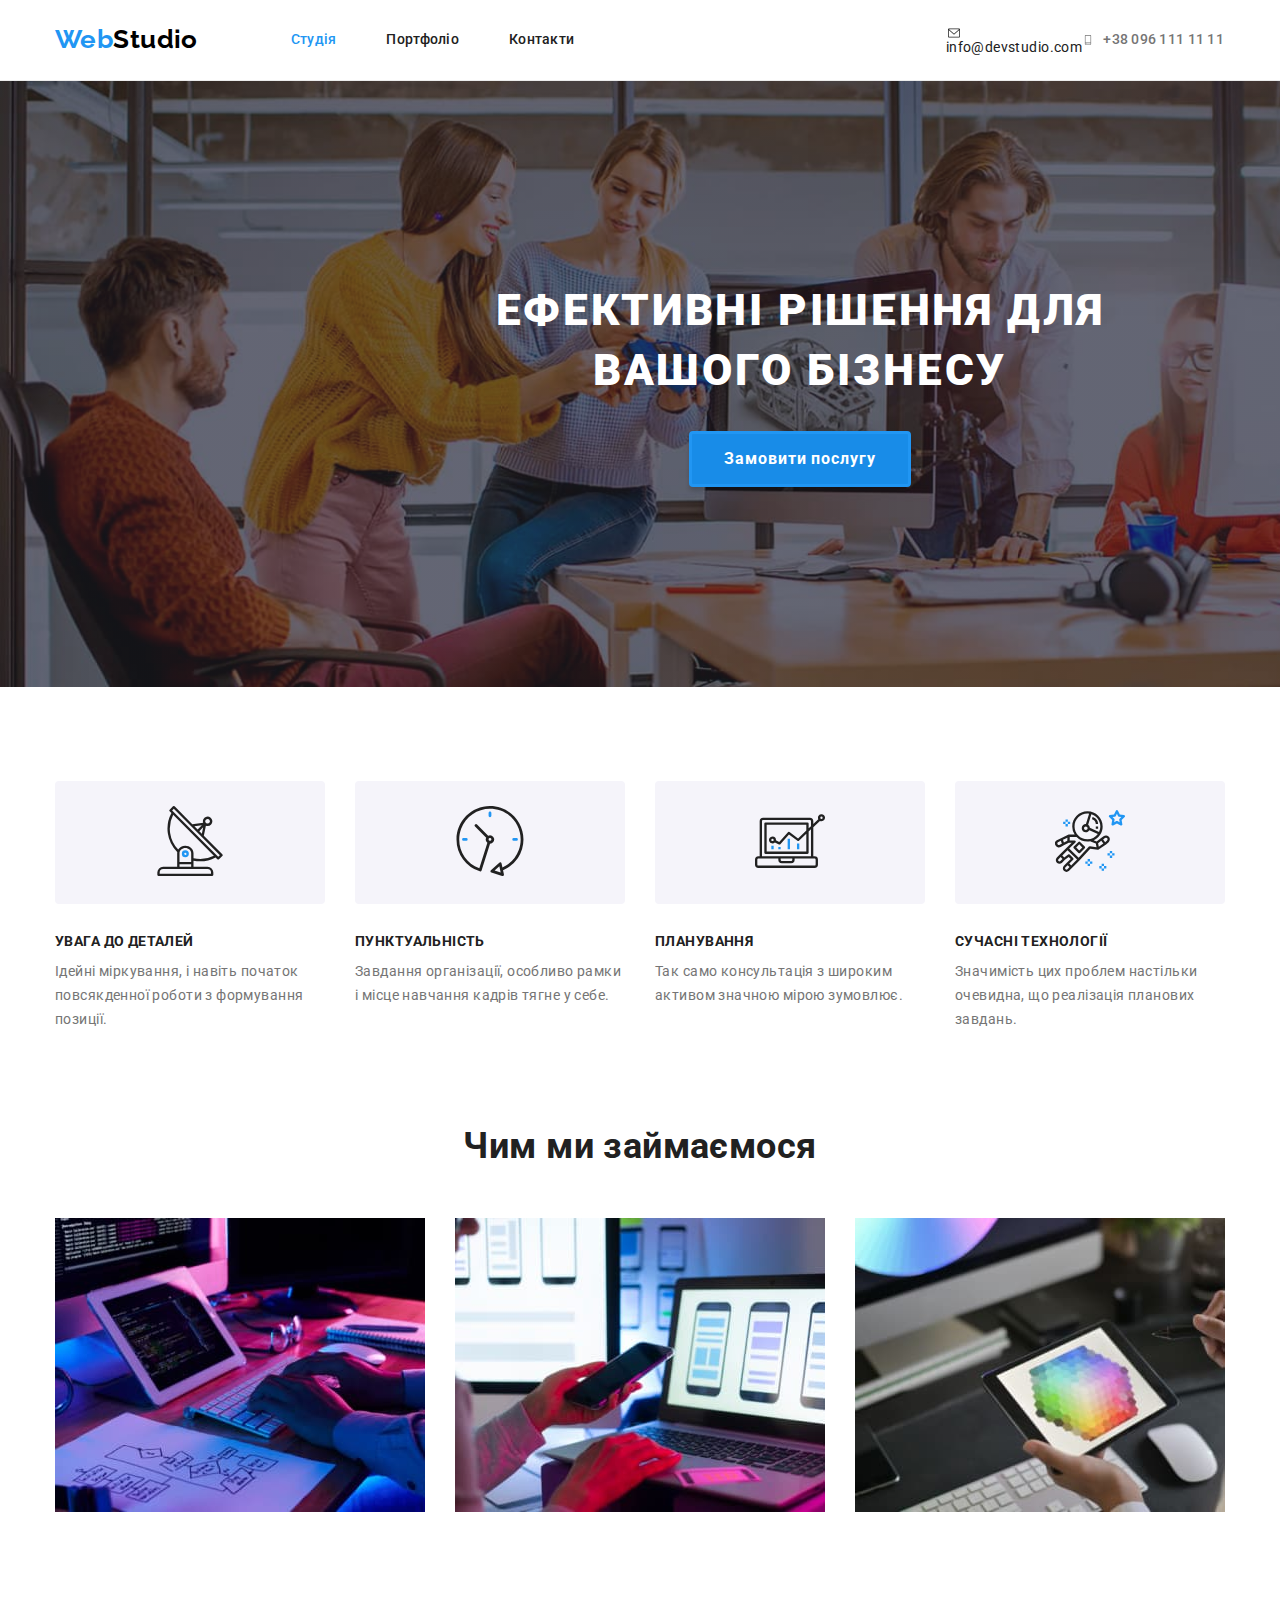
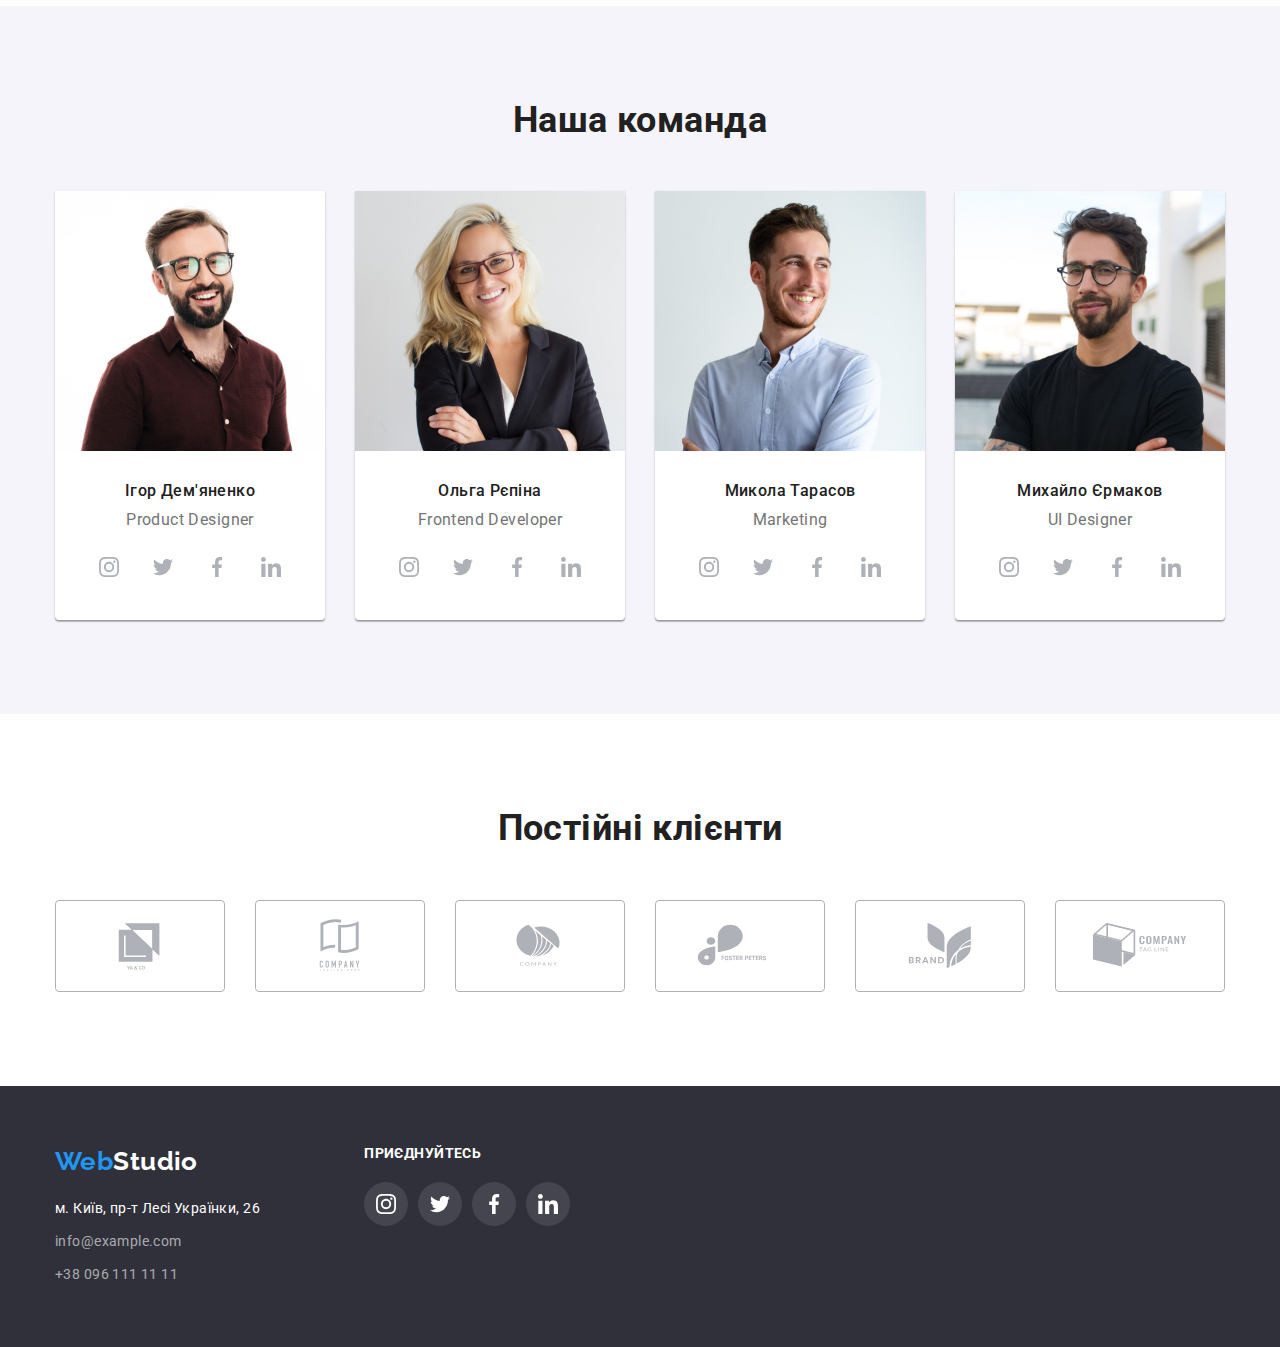
==== commit 8c485b9b: "complete 99%" ====
--- a/index.html
+++ b/index.html
@@ -39,9 +39,13 @@
         </nav>
         <ul class="menu-list">
           <li class="phone-email-header">
-            <a href="mailto:info@devstudio.com" class="email"
+            <a href="mailto:info@devstudio.com" class="email"></a>
+              <svg
+                aria-label="почта"
+                class="icon-header"
+                width="16"
+                height="12"
               >
-              <svg aria-label="почта" class="icon-header" width="16" height="12">
                 <use href="./images/sprite.svg#icon-letter-header"></use>
               </svg>
               info@devstudio.com</a
@@ -49,10 +53,16 @@
           </li>
           <li class="phone-email-header">
             <a href="tel:+380961111111" class="phone">
-              <svg aria-label="мобільний телефон" class="icon-header" width="10" height="16">
+              <svg
+                aria-label="мобільний телефон"
+                class="icon-header"
+                width="10"
+                height="16"
+              >
                 <use href="./images/sprite.svg#icon-smartphone"></use>
               </svg>
-              +38 096 111 11 11</a>
+              +38 096 111 11 11</a
+            >
           </li>
         </ul>
       </div>
@@ -72,10 +82,15 @@
           <ul class="list features-list">
             <li class="features-li">
               <div class="features-div">
-              <svg aria-label="антена" class="icon-features" width="70" height="70">
-                <use href="./images/sprite.svg#icon-feature1"></use> 
-              </svg>
-            </div>
+                <svg
+                  aria-label="антена"
+                  class="icon-features"
+                  width="70"
+                  height="70"
+                >
+                  <use href="./images/sprite.svg#icon-feature1"></use>
+                </svg>
+              </div>
               <h3 class="features-title">Увага до деталей</h3>
               <p class="features-text">
                 Ідейні міркування, і навіть початок повсякденної роботи з
@@ -84,8 +99,13 @@
             </li>
             <li class="features-li">
               <div class="features-div">
-                <svg aria-label="годинник" class="icon-features" width="70" height="70">
-                  <use href="./images/sprite.svg#icon-feature2"></use> 
+                <svg
+                  aria-label="годинник"
+                  class="icon-features"
+                  width="70"
+                  height="70"
+                >
+                  <use href="./images/sprite.svg#icon-feature2"></use>
                 </svg>
               </div>
               <h3 class="features-title">Пунктуальність</h3>
@@ -96,8 +116,13 @@
             </li>
             <li class="features-li">
               <div class="features-div">
-                <svg aria-label="графік" class="icon-features" width="70" height="70">
-                  <use href="./images/sprite.svg#icon-feature3"></use> 
+                <svg
+                  aria-label="графік"
+                  class="icon-features"
+                  width="70"
+                  height="70"
+                >
+                  <use href="./images/sprite.svg#icon-feature3"></use>
                 </svg>
               </div>
               <h3 class="features-title">Планування</h3>
@@ -107,8 +132,13 @@
             </li>
             <li class="features-li">
               <div class="features-div">
-                <svg aria-label="космонавт" class="icon-features" width="70" height="70">
-                  <use href="./images/sprite.svg#icon-feature4"></use> 
+                <svg
+                  aria-label="космонавт"
+                  class="icon-features"
+                  width="70"
+                  height="70"
+                >
+                  <use href="./images/sprite.svg#icon-feature4"></use>
                 </svg>
               </div>
               <h3 class="features-title">Сучасні технології</h3>
@@ -117,7 +147,6 @@
                 планових завдань.
               </p>
             </li>
-    
           </ul>
         </div>
       </section>
@@ -172,33 +201,53 @@
                 <h3 class="our-teammate">Ігор Дем'яненко</h3>
                 <p class="our-team-position" lang="en">Product Designer</p>
                 <ul class="list team-ul">
-                  <li  class="team-link-li">
-                    <a href="#"  class="team-link">
-                    <svg arial-label="інстаграм" class="icon-team" width="20" height="20">
-                      <use href="./images/sprite.svg#icon-instagram"></use>
-                    </svg>
-                  </a>
-                  </li>
-                  <li class="team-link-li">
-                    <a href="#"  class="team-link">
-                    <svg arial-label="твітер" class="icon-team" width="20" height="20">
-                      <use href="./images/sprite.svg#icon-twitter"></use>
-                    </svg>
-                  </a>
-                  </li>
-                  <li  class="team-link-li">
-                    <a href="#"  class="team-link">
-                    <svg arial-label="фейсбук" class="icon-team" width="20" height="20">
-                      <use href="./images/sprite.svg#icon-facebook"></use>
-                    </svg>
-                  </a>
-                  </li>
-                  <li  class="team-link-li">
-                    <a href="#"  class="team-link">
-                    <svg arial-label="лінкелін" class="icon-team" width="20" height="20">
-                      <use href="./images/sprite.svg#icon-linkedin"></use>
-                    </svg>
-                  </a>
+                  <li class="team-link-li">
+                    <a href="#" class="team-link">
+                      <svg
+                        arial-label="інстаграм"
+                        class="icon-team"
+                        width="20"
+                        height="20"
+                      >
+                        <use href="./images/sprite.svg#icon-instagram"></use>
+                      </svg>
+                    </a>
+                  </li>
+                  <li class="team-link-li">
+                    <a href="#" class="team-link">
+                      <svg
+                        arial-label="твітер"
+                        class="icon-team"
+                        width="20"
+                        height="20"
+                      >
+                        <use href="./images/sprite.svg#icon-twitter"></use>
+                      </svg>
+                    </a>
+                  </li>
+                  <li class="team-link-li">
+                    <a href="#" class="team-link">
+                      <svg
+                        arial-label="фейсбук"
+                        class="icon-team"
+                        width="20"
+                        height="20"
+                      >
+                        <use href="./images/sprite.svg#icon-facebook"></use>
+                      </svg>
+                    </a>
+                  </li>
+                  <li class="team-link-li">
+                    <a href="#" class="team-link">
+                      <svg
+                        arial-label="лінкелін"
+                        class="icon-team"
+                        width="20"
+                        height="20"
+                      >
+                        <use href="./images/sprite.svg#icon-linkedin"></use>
+                      </svg>
+                    </a>
                   </li>
                 </ul>
               </div>
@@ -214,33 +263,53 @@
                 <h3 class="our-teammate">Ольга Рєпіна</h3>
                 <p class="our-team-position" lang="en">Frontend Developer</p>
                 <ul class="list team-ul">
-                  <li  class="team-link-li">
-                    <a href="#"  class="team-link">
-                    <svg arial-label="інстаграм" class="icon-team" width="20" height="20">
-                      <use href="./images/sprite.svg#icon-instagram"></use>
-                    </svg>
-                  </a>
-                  </li>
-                  <li class="team-link-li">
-                    <a href="#"  class="team-link">
-                    <svg arial-label="твітер" class="icon-team" width="20" height="20">
-                      <use href="./images/sprite.svg#icon-twitter"></use>
-                    </svg>
-                  </a>
-                  </li>
-                  <li  class="team-link-li">
-                    <a href="#"  class="team-link">
-                    <svg arial-label="фейсбук" class="icon-team" width="20" height="20">
-                      <use href="./images/sprite.svg#icon-facebook"></use>
-                    </svg>
-                  </a>
-                  </li>
-                  <li  class="team-link-li">
-                    <a href="#"  class="team-link">
-                    <svg arial-label="лінкелін" class="icon-team" width="20" height="20">
-                      <use href="./images/sprite.svg#icon-linkedin"></use>
-                    </svg>
-                  </a>
+                  <li class="team-link-li">
+                    <a href="#" class="team-link">
+                      <svg
+                        arial-label="інстаграм"
+                        class="icon-team"
+                        width="20"
+                        height="20"
+                      >
+                        <use href="./images/sprite.svg#icon-instagram"></use>
+                      </svg>
+                    </a>
+                  </li>
+                  <li class="team-link-li">
+                    <a href="#" class="team-link">
+                      <svg
+                        arial-label="твітер"
+                        class="icon-team"
+                        width="20"
+                        height="20"
+                      >
+                        <use href="./images/sprite.svg#icon-twitter"></use>
+                      </svg>
+                    </a>
+                  </li>
+                  <li class="team-link-li">
+                    <a href="#" class="team-link">
+                      <svg
+                        arial-label="фейсбук"
+                        class="icon-team"
+                        width="20"
+                        height="20"
+                      >
+                        <use href="./images/sprite.svg#icon-facebook"></use>
+                      </svg>
+                    </a>
+                  </li>
+                  <li class="team-link-li">
+                    <a href="#" class="team-link">
+                      <svg
+                        arial-label="лінкелін"
+                        class="icon-team"
+                        width="20"
+                        height="20"
+                      >
+                        <use href="./images/sprite.svg#icon-linkedin"></use>
+                      </svg>
+                    </a>
                   </li>
                 </ul>
               </div>
@@ -256,33 +325,53 @@
                 <h3 class="our-teammate">Микола Тарасов</h3>
                 <p class="our-team-position" lang="en">Marketing</p>
                 <ul class="list team-ul">
-                  <li  class="team-link-li">
-                    <a href="#"  class="team-link">
-                    <svg arial-label="інстаграм" class="icon-team" width="20" height="20">
-                      <use href="./images/sprite.svg#icon-instagram"></use>
-                    </svg>
-                  </a>
-                  </li>
-                  <li class="team-link-li">
-                    <a href="#"  class="team-link">
-                    <svg arial-label="твітер" class="icon-team" width="20" height="20">
-                      <use href="./images/sprite.svg#icon-twitter"></use>
-                    </svg>
-                  </a>
-                  </li>
-                  <li  class="team-link-li">
-                    <a href="#"  class="team-link">
-                    <svg arial-label="фейсбук" class="icon-team" width="20" height="20">
-                      <use href="./images/sprite.svg#icon-facebook"></use>
-                    </svg>
-                  </a>
-                  </li>
-                  <li  class="team-link-li">
-                    <a href="#"  class="team-link">
-                    <svg arial-label="лінкелін" class="icon-team" width="20" height="20">
-                      <use href="./images/sprite.svg#icon-linkedin"></use>
-                    </svg>
-                  </a>
+                  <li class="team-link-li">
+                    <a href="#" class="team-link">
+                      <svg
+                        arial-label="інстаграм"
+                        class="icon-team"
+                        width="20"
+                        height="20"
+                      >
+                        <use href="./images/sprite.svg#icon-instagram"></use>
+                      </svg>
+                    </a>
+                  </li>
+                  <li class="team-link-li">
+                    <a href="#" class="team-link">
+                      <svg
+                        arial-label="твітер"
+                        class="icon-team"
+                        width="20"
+                        height="20"
+                      >
+                        <use href="./images/sprite.svg#icon-twitter"></use>
+                      </svg>
+                    </a>
+                  </li>
+                  <li class="team-link-li">
+                    <a href="#" class="team-link">
+                      <svg
+                        arial-label="фейсбук"
+                        class="icon-team"
+                        width="20"
+                        height="20"
+                      >
+                        <use href="./images/sprite.svg#icon-facebook"></use>
+                      </svg>
+                    </a>
+                  </li>
+                  <li class="team-link-li">
+                    <a href="#" class="team-link">
+                      <svg
+                        arial-label="лінкелін"
+                        class="icon-team"
+                        width="20"
+                        height="20"
+                      >
+                        <use href="./images/sprite.svg#icon-linkedin"></use>
+                      </svg>
+                    </a>
                   </li>
                 </ul>
               </div>
@@ -298,33 +387,53 @@
                 <h3 class="our-teammate">Михайло Єрмаков</h3>
                 <p class="our-team-position" lang="en">UI Designer</p>
                 <ul class="list team-ul">
-                  <li  class="team-link-li">
-                    <a href="#"  class="team-link">
-                    <svg arial-label="інстаграм" class="icon-team" width="20" height="20">
-                      <use href="./images/sprite.svg#icon-instagram"></use>
-                    </svg>
-                  </a>
-                  </li>
-                  <li class="team-link-li">
-                    <a href="#"  class="team-link">
-                    <svg arial-label="твітер" class="icon-team" width="20" height="20">
-                      <use href="./images/sprite.svg#icon-twitter"></use>
-                    </svg>
-                  </a>
-                  </li>
-                  <li  class="team-link-li">
-                    <a href="#"  class="team-link">
-                    <svg arial-label="фейсбук" class="icon-team" width="20" height="20">
-                      <use href="./images/sprite.svg#icon-facebook"></use>
-                    </svg>
-                  </a>
-                  </li>
-                  <li  class="team-link-li">
-                    <a href="#"  class="team-link">
-                    <svg arial-label="лінкедін" class="icon-team" width="20" height="20">
-                      <use href="./images/sprite.svg#icon-linkedin"></use>
-                    </svg>
-                  </a>
+                  <li class="team-link-li">
+                    <a href="#" class="team-link">
+                      <svg
+                        arial-label="інстаграм"
+                        class="icon-team"
+                        width="20"
+                        height="20"
+                      >
+                        <use href="./images/sprite.svg#icon-instagram"></use>
+                      </svg>
+                    </a>
+                  </li>
+                  <li class="team-link-li">
+                    <a href="#" class="team-link">
+                      <svg
+                        arial-label="твітер"
+                        class="icon-team"
+                        width="20"
+                        height="20"
+                      >
+                        <use href="./images/sprite.svg#icon-twitter"></use>
+                      </svg>
+                    </a>
+                  </li>
+                  <li class="team-link-li">
+                    <a href="#" class="team-link">
+                      <svg
+                        arial-label="фейсбук"
+                        class="icon-team"
+                        width="20"
+                        height="20"
+                      >
+                        <use href="./images/sprite.svg#icon-facebook"></use>
+                      </svg>
+                    </a>
+                  </li>
+                  <li class="team-link-li">
+                    <a href="#" class="team-link">
+                      <svg
+                        arial-label="лінкедін"
+                        class="icon-team"
+                        width="20"
+                        height="20"
+                      >
+                        <use href="./images/sprite.svg#icon-linkedin"></use>
+                      </svg>
+                    </a>
                   </li>
                 </ul>
               </div>
@@ -334,120 +443,171 @@
       </section>
 
       <!-- OUR CLIENTS -->
-<section class="section">
-  <div class="container">
-    <h2 class="our-clients-title">Постійні клієнти</h2>
-    <ul class="list clients-ul">
-      <li class="clients-list">
-        <a href="#" class="client-link">
-        <svg aria-label="перший клієнт" class="icon-clients" width="106" height="60">
-          <use href="./images/sprite.svg#icon-clients1"></use>
-        </svg>
-      </a>
-    </li>
-    <li class="clients-list">
-      <a href="#" class="client-link">
-      <svg aria-label="перший клієнт" class="icon-clients" width="106" height="60">
-        <use href="./images/sprite.svg#icon-clients2"></use>
-      </svg>
-    </a>
-  </li>
-  <li class="clients-list">
-    <a href="#" class="client-link">
-    <svg aria-label="перший клієнт" class="icon-clients" width="106" height="60">
-      <use href="./images/sprite.svg#icon-clients3"></use>
-    </svg>
-  </a>
-</li>
-<li class="clients-list">
-  <a href="#" class="client-link">
-  <svg aria-label="перший клієнт" class="icon-clients" width="106" height="60">
-    <use href="./images/sprite.svg#icon-clients4"></use>
-  </svg>
-</a>
-</li>
-<li class="clients-list">
-  <a href="#" class="client-link">
-  <svg aria-label="перший клієнт" class="icon-clients" width="106" height="60">
-    <use href="./images/sprite.svg#icon-clients5"></use>
-  </svg>
-</a>
-</li>
-<li class="clients-list">
-  <a href="#" class="client-link">
-  <svg aria-label="перший клієнт" class="icon-clients" width="106" height="60">
-    <use href="./images/sprite.svg#icon-clients6"></use>
-  </svg>
-</a>
-</li>
-    </ul>
-  </div>
-</section>
+      <section class="section">
+        <div class="container">
+          <h2 class="our-clients-title">Постійні клієнти</h2>
+          <ul class="list clients-ul">
+            <li class="clients-list">
+              <a href="#" class="client-link">
+                <svg
+                  aria-label="перший клієнт"
+                  class="icon-clients"
+                  width="106"
+                  height="60"
+                >
+                  <use href="./images/sprite.svg#icon-clients1"></use>
+                </svg>
+              </a>
+            </li>
+            <li class="clients-list">
+              <a href="#" class="client-link">
+                <svg
+                  aria-label="перший клієнт"
+                  class="icon-clients"
+                  width="106"
+                  height="60"
+                >
+                  <use href="./images/sprite.svg#icon-clients2"></use>
+                </svg>
+              </a>
+            </li>
+            <li class="clients-list">
+              <a href="#" class="client-link">
+                <svg
+                  aria-label="перший клієнт"
+                  class="icon-clients"
+                  width="106"
+                  height="60"
+                >
+                  <use href="./images/sprite.svg#icon-clients3"></use>
+                </svg>
+              </a>
+            </li>
+            <li class="clients-list">
+              <a href="#" class="client-link">
+                <svg
+                  aria-label="перший клієнт"
+                  class="icon-clients"
+                  width="106"
+                  height="60"
+                >
+                  <use href="./images/sprite.svg#icon-clients4"></use>
+                </svg>
+              </a>
+            </li>
+            <li class="clients-list">
+              <a href="#" class="client-link">
+                <svg
+                  aria-label="перший клієнт"
+                  class="icon-clients"
+                  width="106"
+                  height="60"
+                >
+                  <use href="./images/sprite.svg#icon-clients5"></use>
+                </svg>
+              </a>
+            </li>
+            <li class="clients-list">
+              <a href="#" class="client-link">
+                <svg
+                  aria-label="перший клієнт"
+                  class="icon-clients"
+                  width="106"
+                  height="60"
+                >
+                  <use href="./images/sprite.svg#icon-clients6"></use>
+                </svg>
+              </a>
+            </li>
+          </ul>
+        </div>
+      </section>
     </main>
 
     <!-- footer -->
     <footer class="footer">
       <div class="container">
-        <a href="./index.html" class="logo"
-          ><span class="web">Web</span
-          ><span class="studio-footer">Studio</span></a
-        >
-        <address class="address-data neigborhood" id="adresa">
-          <ul class="list address-list">
-            <li class="addres-text">
-              <a
-                href="https://goo.gl/maps/MU84THvTywT1Y9c1A"
-                target="_blank"
-                rel="noopener noreferrer nofollow"
-                class="address"
-                >м. Київ, пр-т Лесі Українки, 26</a
-              >
-            </li>
-            <li class="addres-text">
-              <a href="mailto:info@devstudio.com" class="email-footer"
-                >info@example.com</a
-              >
-            </li>
-            <li class="addres-text">
-              <a href="tel:+380961111111" class="phone-footer"
-                >+38 096 111 11 11</a
-              >
-            </li>
-          </ul>
-        </address>
+        <div class="neigborhood">
+          <a href="./index.html" class="logo"
+            ><span class="web">Web</span
+            ><span class="studio-footer">Studio</span></a
+          >
+          <address class="address-data" id="adresa">
+            <ul class="list address-list">
+              <li class="addres-text">
+                <a
+                  href="https://goo.gl/maps/MU84THvTywT1Y9c1A"
+                  target="_blank"
+                  rel="noopener noreferrer nofollow"
+                  class="address"
+                  >м. Київ, пр-т Лесі Українки, 26</a
+                >
+              </li>
+              <li class="addres-text">
+                <a href="mailto:info@devstudio.com" class="email-footer"
+                  >info@example.com</a
+                >
+              </li>
+              <li class="addres-text">
+                <a href="tel:+380961111111" class="phone-footer"
+                  >+38 096 111 11 11</a
+                >
+              </li>
+            </ul>
+          </address>
+        </div>
         <div class="footer-join neigborhood">
           <h2 class="footer-title">приєднуйтесь</h2>
-            <ul class="list footer-ul">
-              <li  class="footer-link-li">
-                <a href="#"  class="footer-link">
-                <svg arial-label="інстаграм" class="icon-footer" width="20" height="20">
+          <ul class="list footer-ul">
+            <li class="footer-link-li">
+              <a href="#" class="footer-link">
+                <svg
+                  arial-label="інстаграм"
+                  class="icon-footer"
+                  width="20"
+                  height="20"
+                >
                   <use href="./images/sprite.svg#icon-instagram"></use>
                 </svg>
               </a>
-              </li>
-              <li class="footer-link-li">
-                <a href="#"  class="footer-link">
-                <svg arial-label="твітер" class="icon-footer" width="20" height="20">
+            </li>
+            <li class="footer-link-li">
+              <a href="#" class="footer-link">
+                <svg
+                  arial-label="твітер"
+                  class="icon-footer"
+                  width="20"
+                  height="20"
+                >
                   <use href="./images/sprite.svg#icon-twitter"></use>
                 </svg>
               </a>
-              </li>
-              <li  class="footer-link-li">
-                <a href="#"  class="footer-link">
-                <svg arial-label="фейсбук" class="icon-footer" width="20" height="20">
+            </li>
+            <li class="footer-link-li">
+              <a href="#" class="footer-link">
+                <svg
+                  arial-label="фейсбук"
+                  class="icon-footer"
+                  width="20"
+                  height="20"
+                >
                   <use href="./images/sprite.svg#icon-facebook"></use>
                 </svg>
               </a>
-              </li>
-              <li  class="footer-link-li">
-                <a href="#"  class="footer-link">
-                <svg arial-label="лінкелін" class="icon-footer" width="20" height="20">
+            </li>
+            <li class="footer-link-li">
+              <a href="#" class="footer-link">
+                <svg
+                  arial-label="лінкедін"
+                  class="icon-footer"
+                  width="20"
+                  height="20"
+                >
                   <use href="./images/sprite.svg#icon-linkedin"></use>
                 </svg>
               </a>
-              </li>
-            </ul>
-          
+            </li>
+          </ul>
         </div>
       </div>
     </footer>
--- a/CSS/styles.css
+++ b/CSS/styles.css
@@ -48,10 +48,9 @@
   --secondary-background-color-theme-light: #2f303a;
   --secondary-text-color-4footer-gray: rgba(255, 255, 255, 0.6);
   --border-color-for-portfolio: #eeeeee;
-  --hero-overlay: rgb(47, 48, 58, 0.4); 
-  --new-bg-color-hero: #C4C4C4;
-  --icon-color: #AFB1B8;
-
+  --hero-overlay: rgb(47, 48, 58, 0.4);
+  --new-bg-color-hero: #c4c4c4;
+  --icon-color: #afb1b8;
 }
 body {
   font-family: var(--primary-font);
@@ -144,6 +143,7 @@
   letter-spacing: 0.02em;
   color: var(--secondary-color-theme-gray);
   fill: currentColor;
+  padding: 1px;
 }
 .email {
   margin-left: auto;
@@ -155,18 +155,16 @@
 .email-footer:hover,
 .menu-list :focus,
 .phone-footer:focus,
-.email-footer:focus
-{
+.email-footer:focus {
   color: var(--accent-color);
 }
 
-.icon-header{
+.icon-header {
   margin-right: 10px;
   display: flex;
   fill: currentColor;
- }
- 
-
+  align-items: center;
+}
 
 /* hero */
 
@@ -177,7 +175,8 @@
   padding-top: 200px;
 
   width: 1600px;
-  background-image: linear-gradient( var(--hero-overlay),var(--hero-overlay)), url(../images/hero.jpg);
+  background-image: linear-gradient(var(--hero-overlay), var(--hero-overlay)),
+    url(../images/hero.jpg);
   background-size: cover;
   margin-left: auto;
   margin-right: auto;
@@ -241,8 +240,7 @@
   color: var(--secondary-color-theme-gray);
 }
 
-
-.features-div{
+.features-div {
   padding: 25px 100px;
   border-radius: 4px;
   background-color: var(--primary-background-color-theme-light);
@@ -275,9 +273,8 @@
   border-bottom: 1px solid var(--primary-text-color-theme-light);
   border-radius: 0px 0px 4px 4px;
 
-  box-shadow: 0px 1px 3px rgba(0, 0, 0, 0.12), 
-  0px 1px 1px rgba(0, 0, 0, 0.14), 
-  0px 2px 1px rgba(0, 0, 0, 0.2);
+  box-shadow: 0px 1px 3px rgba(0, 0, 0, 0.12), 0px 1px 1px rgba(0, 0, 0, 0.14),
+    0px 2px 1px rgba(0, 0, 0, 0.2);
 }
 .team-div {
   padding: 30px 0;
@@ -295,61 +292,60 @@
   line-height: 1.19;
   text-align: center;
   color: var(--secondary-color-theme-gray);
-margin-bottom: 16px;
-}
-.team-ul{
+  margin-bottom: 16px;
+}
+.team-ul {
   display: flex;
   justify-content: center;
   column-gap: 10px;
 }
-.team-link{
+.team-link {
   display: flex;
   justify-content: center;
   align-items: center;
   width: 44px;
   height: 44px;
-border-radius: 50%;
-background-color: var(--primary-text-color-theme-light);
-color: var(--icon-color);
-}
-.icon-team{
-  fill: currentColor;
-}
-.team-link-li :hover ,
+  border-radius: 50%;
+  background-color: var(--primary-text-color-theme-light);
+  color: var(--icon-color);
+}
+.icon-team {
+  fill: currentColor;
+}
+.team-link-li :hover,
 .team-link-li :focus {
   color: var(--primary-text-color-theme-light);
   background-color: var(--accent-color);
 }
 
-
 /* ----------------------OUR CLIENTS------------------ */
 
-.clients-ul{
+.clients-ul {
   display: flex;
   justify-content: center;
   gap: 30px;
 }
-.clients-list{
+
+.client-link {
   width: 170px;
   height: 92px;
-border-radius: 4px;
-border: 1px solid ;
-color: var(--icon-color);
-display: flex;
-  justify-content: center;
-  align-items: center;
-}
-.clients-link{
- 
-}
-.icon-clients{
-  fill: var(--icon-color);
-}
-.clients-list:hover, .icon-clients:hover ,
-.clients-list:focus, .icon-clients:focus {
-  background-color: #ffffff;
+  border-radius: 4px;
+  border: 1px solid;
+  color: var(--icon-color);
+  display: flex;
+  justify-content: center;
+  align-items: center;
+}
+.icon-clients {
+  fill: currentColor;
+}
+.client-link:hover,
+.client-link:focus {
   color: var(--accent-color);
-  fill: var(--accent-color);
+}
+.icon-clients:hover,
+.icon-clients:focus {
+  fill: currentColor;
 }
 
 /* FOOTER!!! */
@@ -362,6 +358,7 @@
 .address {
   line-height: 1.71;
   color: var(--primary-text-color-theme-light);
+  width: 231;
 }
 .email-footer,
 .phone-footer {
@@ -377,48 +374,46 @@
 .studio-footer {
   color: var(--primary-text-color-theme-light);
 }
-.footer-title{
+.footer-title {
   font-weight: 700;
   font-size: 14px;
   line-height: 1.14;
   text-transform: uppercase;
-color: var(--primary-text-color-theme-light);
-margin-bottom: 20px;
-}
-.footer-ul{
-  display: flex;
-  justify-content: center;
+  color: var(--primary-text-color-theme-light);
+  margin-bottom: 20px;
+}
+.footer-ul {
+  display: flex;
+  justify-content: baseline;
   column-gap: 10px;
 }
-.footer-link{
+.footer-link {
   display: flex;
   justify-content: center;
   align-items: center;
   width: 44px;
   height: 44px;
-border-radius: 50%;
-background-color: rgba(255, 255, 255, 0.1) ;
-color: var(--primary-text-color-theme-light);
-}
-.icon-footer{
-  fill: currentColor;
-}
-.footer-link-li :hover ,
+  border-radius: 50%;
+  background-color: rgba(255, 255, 255, 0.1);
+  color: var(--primary-text-color-theme-light);
+}
+.icon-footer {
+  fill: currentColor;
+}
+.footer-link-li :hover,
 .footer-link-li :focus {
   color: var(--primary-text-color-theme-light);
   background-color: var(--accent-color);
 }
 
-.neigborhood{
-  display: flex;
-  justify-content: left;
-}
-
-
-
-
-
-
+.neigborhood {
+  display: inline-block;
+  align-items: baseline;
+}
+.footer-join {
+  margin-left: 70px;
+  vertical-align: top;
+}
 
 /* portfolio */
 
@@ -448,6 +443,8 @@
   color: var(--primary-text-color-theme-light);
   background-color: var(--accent-color);
   border: solid var(--accent-color);
+  box-shadow: 0px 3px 1px rgba(0, 0, 0, 0.1), 0px 1px 2px rgba(0, 0, 0, 0.08),
+    0px 2px 2px rgba(0, 0, 0, 0.12);
 }
 .portfolio-menu {
   display: flex;
@@ -481,3 +478,12 @@
   border-right: 1px solid var(--border-color-for-portfolio);
   border-bottom: 1px solid var(--border-color-for-portfolio);
 }
+
+.portfolio-card-li {
+  display: block;
+}
+.portfolio-cards .portfolio-card-li:hover,
+.portfolio-cards .portfolio-card-li:focus {
+  box-shadow: 0px 1px 1px rgba(0, 0, 0, 0.12), 0px 4px 4px rgba(0, 0, 0, 0.06),
+    1px 4px 6px rgba(0, 0, 0, 0.16);
+}
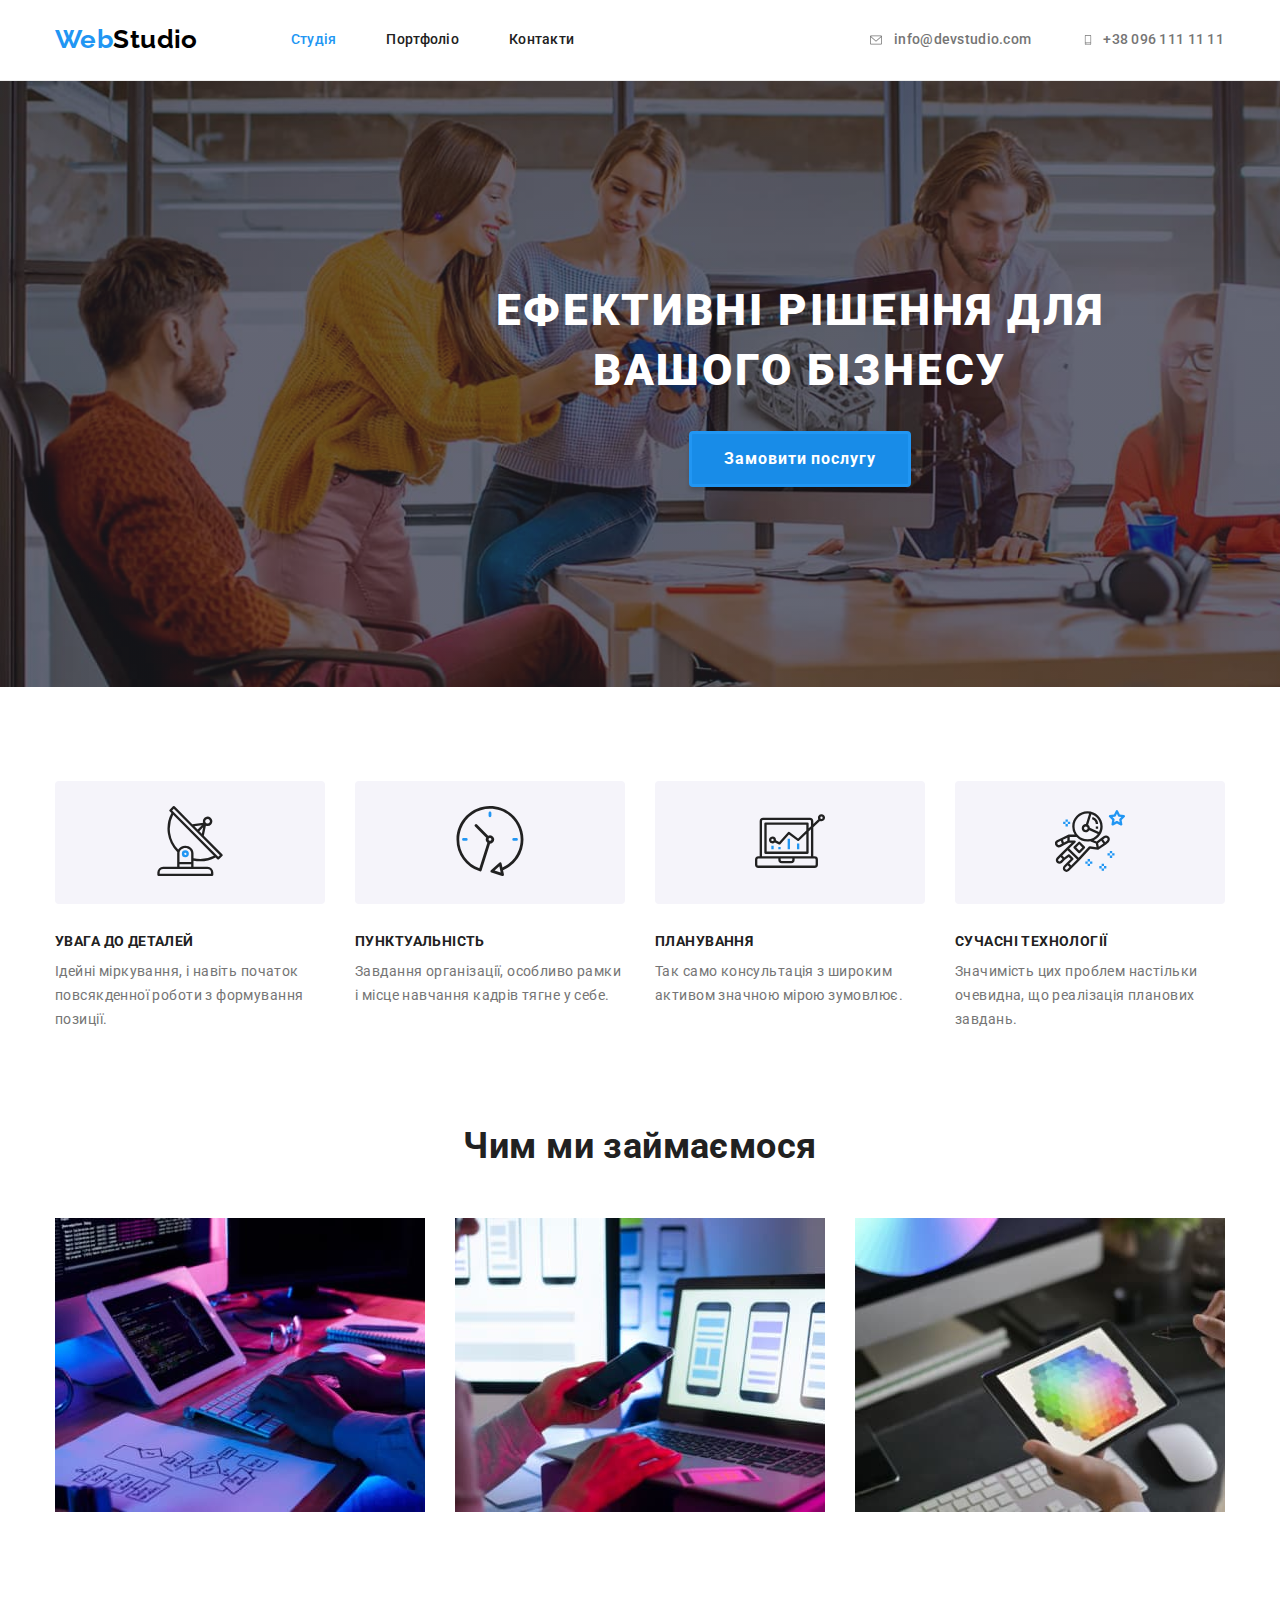
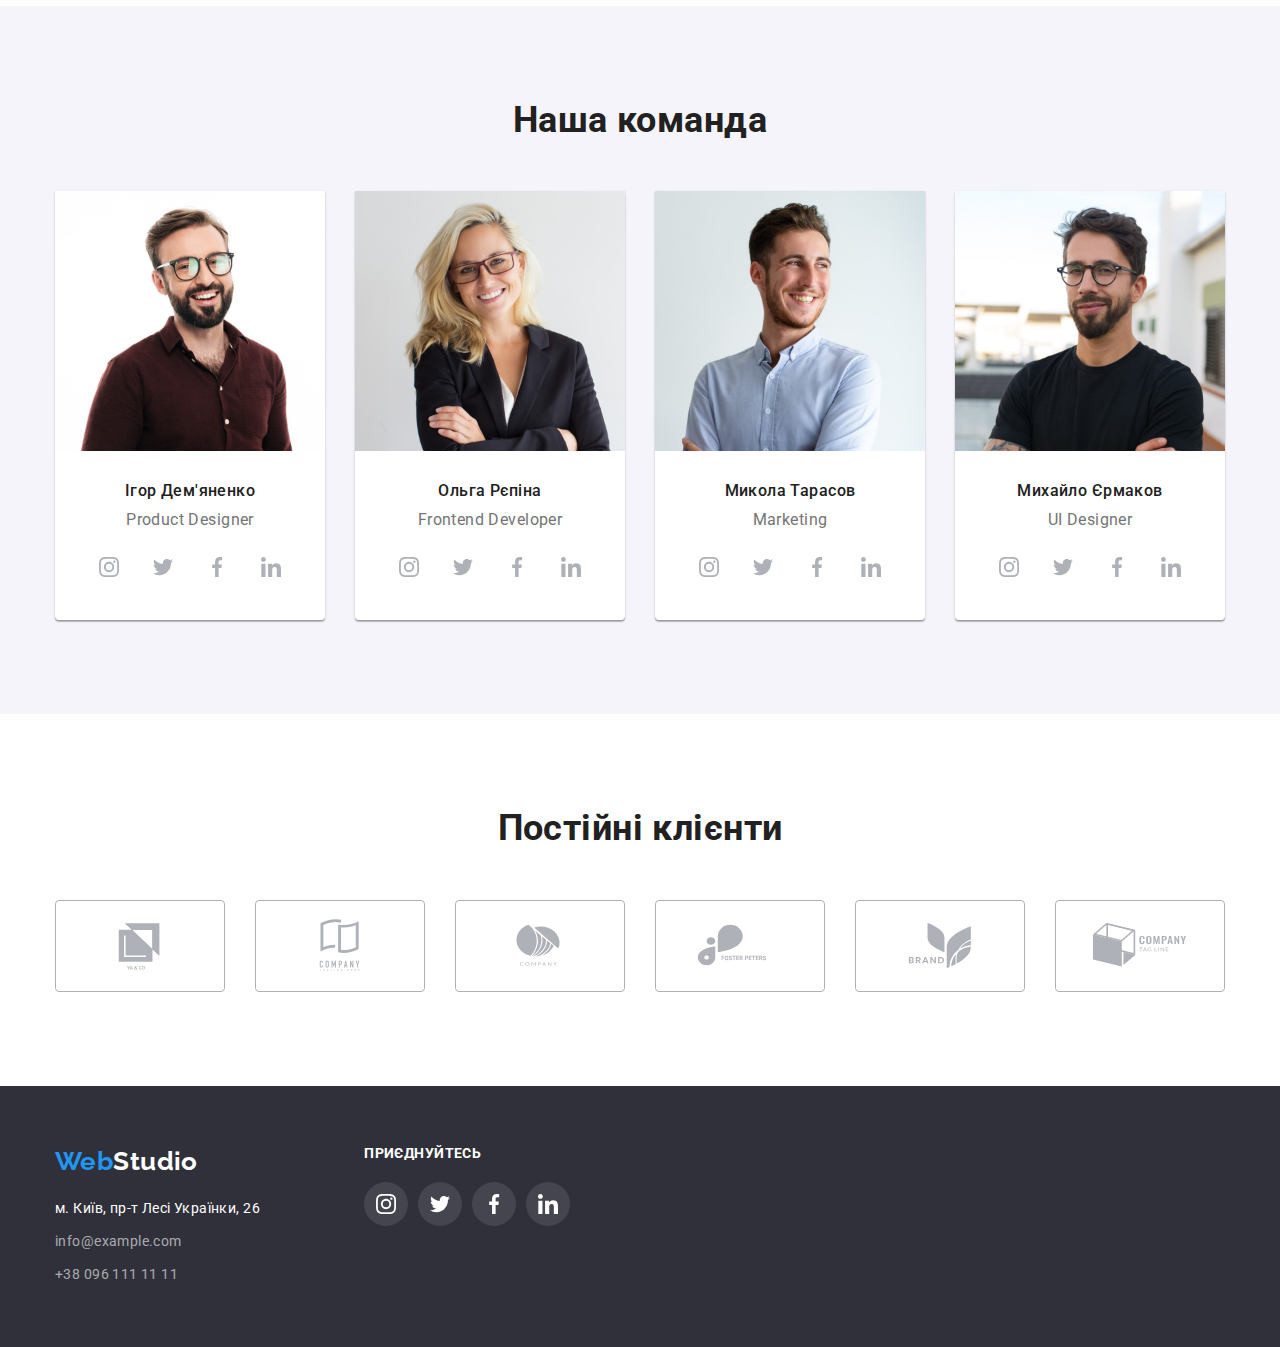
==== commit 86e7e14a: "complete" ====
--- a/index.html
+++ b/index.html
@@ -39,7 +39,7 @@
         </nav>
         <ul class="menu-list">
           <li class="phone-email-header">
-            <a href="mailto:info@devstudio.com" class="email"></a>
+            <a href="mailto:info@devstudio.com" class="email">
               <svg
                 aria-label="почта"
                 class="icon-header"
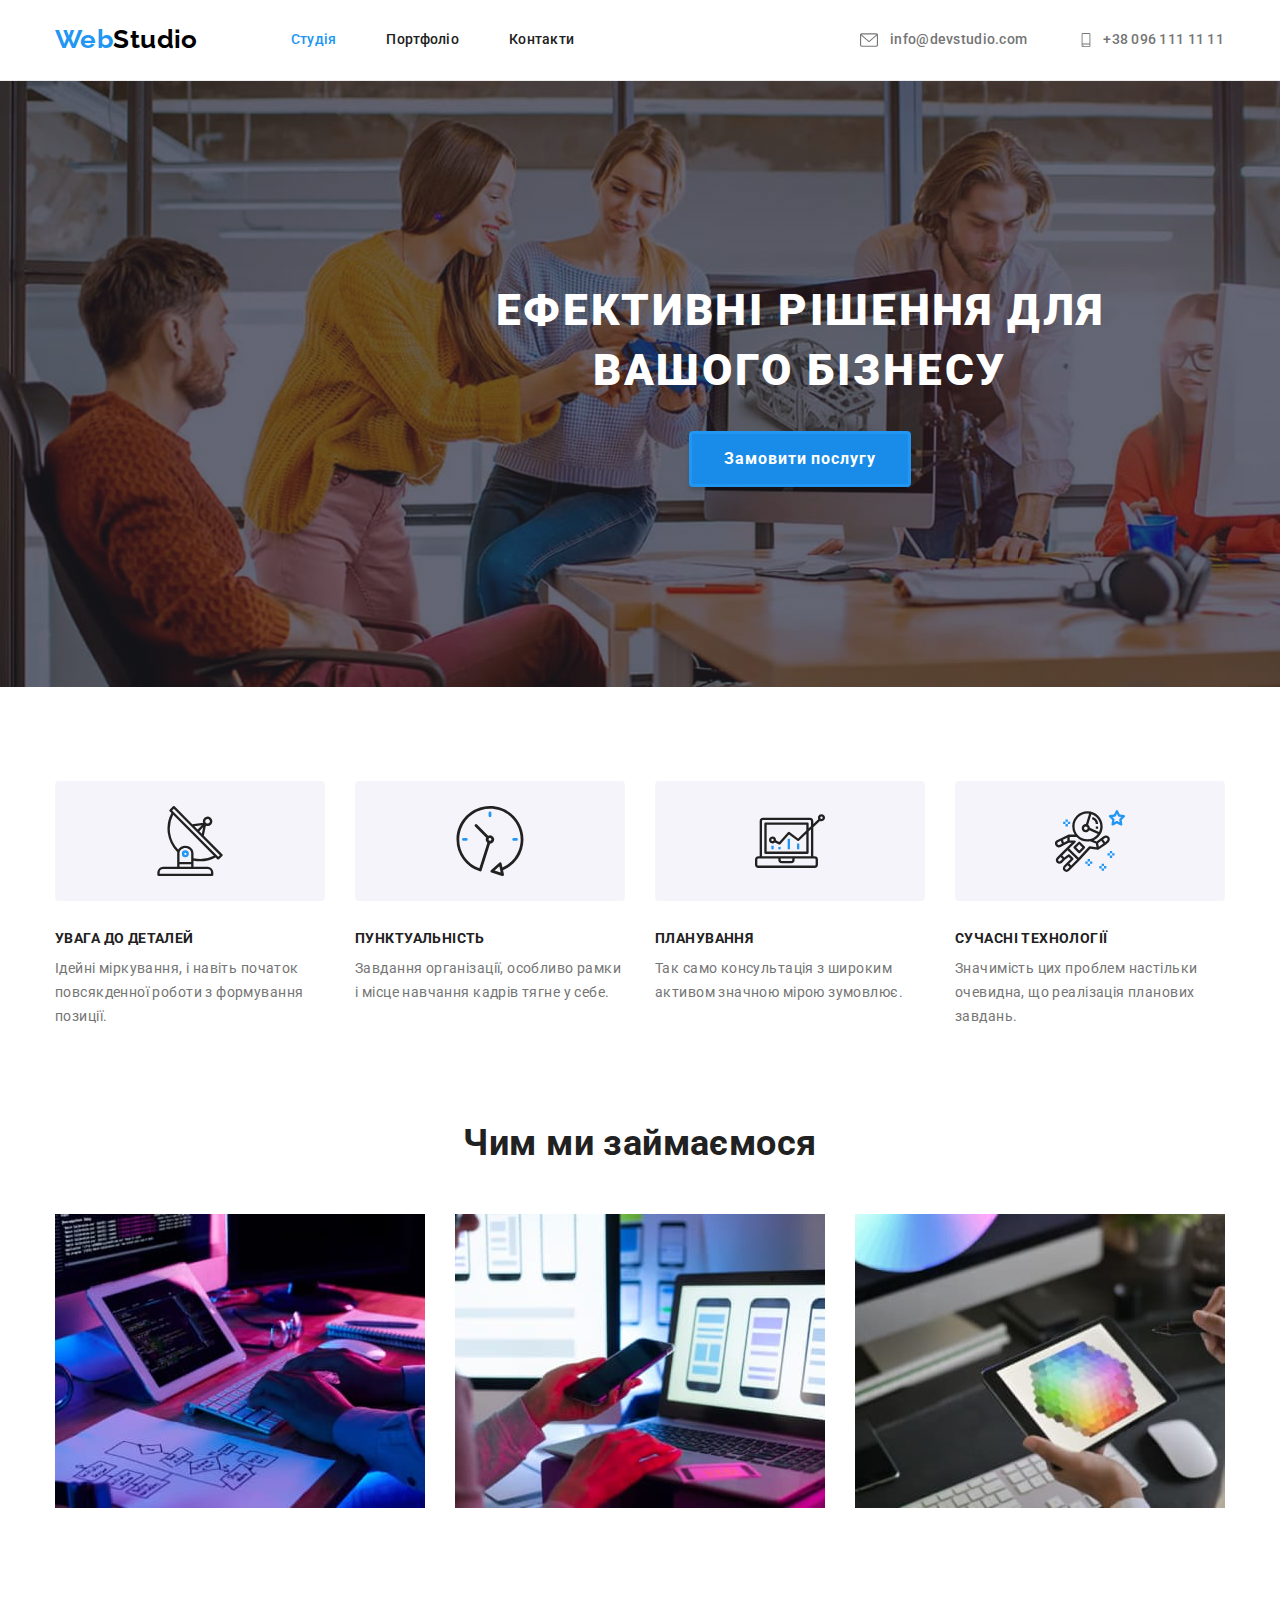
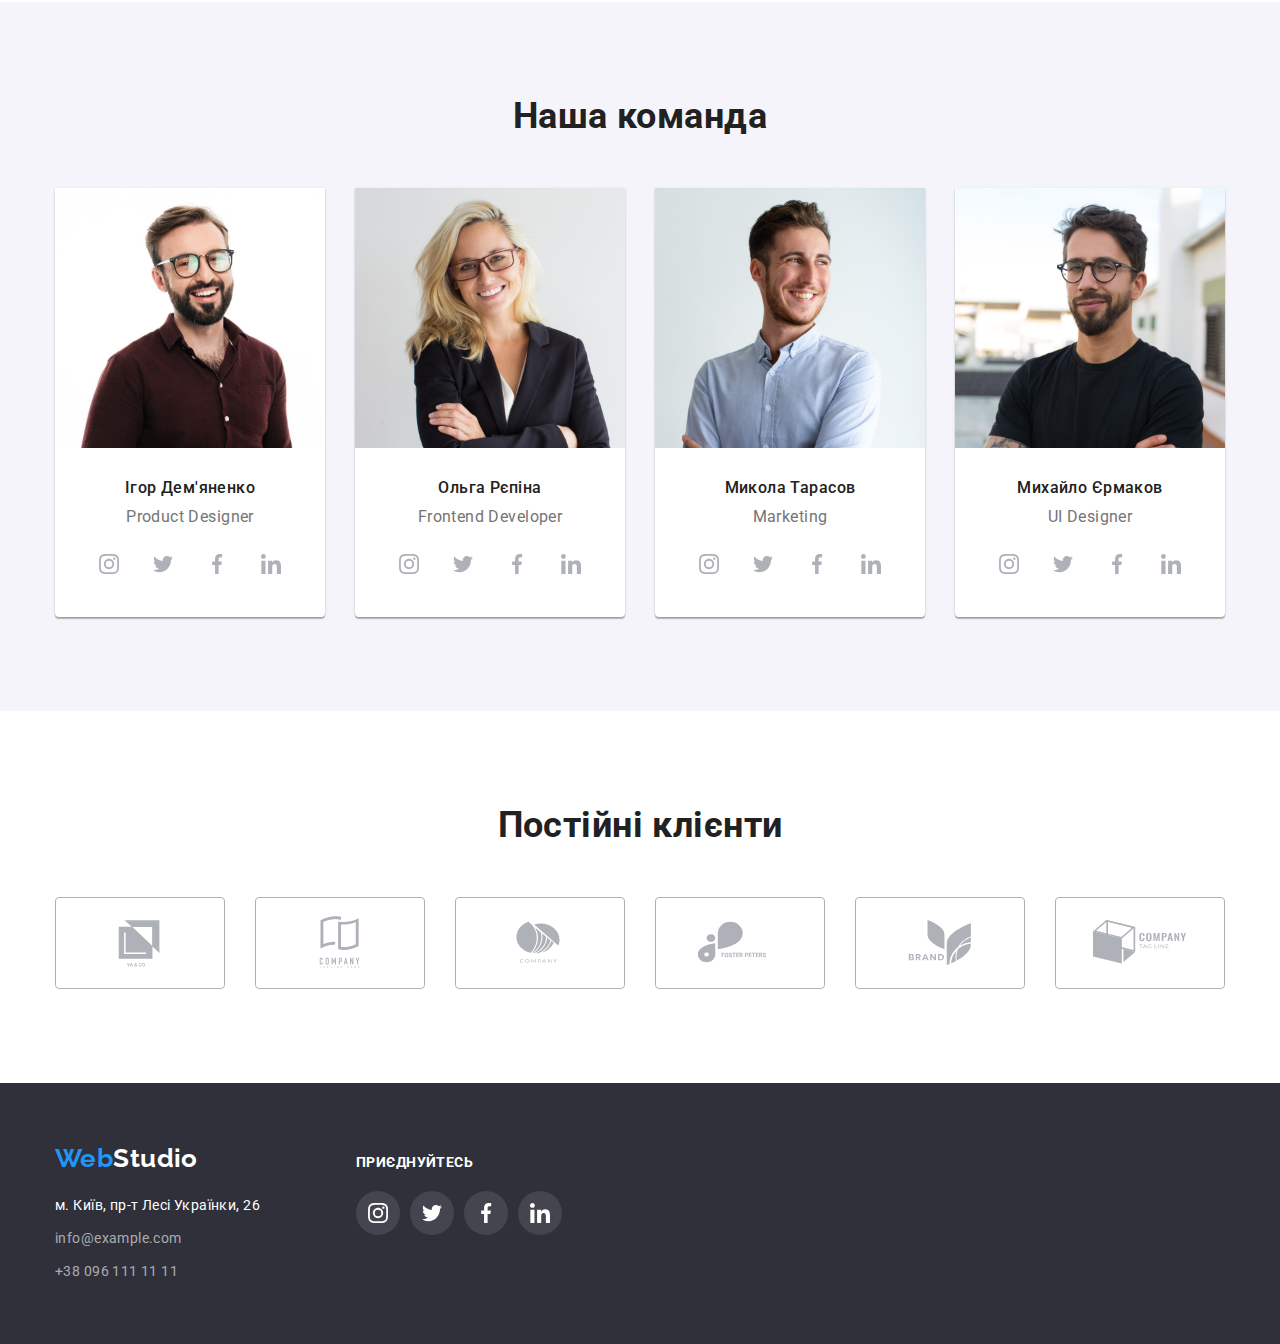
==== commit 2a099906: "after fixing" ====
--- a/index.html
+++ b/index.html
@@ -43,8 +43,8 @@
               <svg
                 aria-label="почта"
                 class="icon-header"
-                width="16"
-                height="12"
+                width="22"
+                height="18"
               >
                 <use href="./images/sprite.svg#icon-letter-header"></use>
               </svg>
@@ -56,8 +56,8 @@
               <svg
                 aria-label="мобільний телефон"
                 class="icon-header"
-                width="10"
-                height="16"
+                width="14"
+                height="20"
               >
                 <use href="./images/sprite.svg#icon-smartphone"></use>
               </svg>
@@ -526,7 +526,7 @@
 
     <!-- footer -->
     <footer class="footer">
-      <div class="container">
+      <div class="container footer-container">
         <div class="neigborhood">
           <a href="./index.html" class="logo"
             ><span class="web">Web</span
@@ -556,8 +556,8 @@
             </ul>
           </address>
         </div>
-        <div class="footer-join neigborhood">
-          <h2 class="footer-title">приєднуйтесь</h2>
+        <div class="footer-join">
+          <p class="footer-title">приєднуйтесь</p>
           <ul class="list footer-ul">
             <li class="footer-link-li">
               <a href="#" class="footer-link">
--- a/CSS/styles.css
+++ b/CSS/styles.css
@@ -241,7 +241,10 @@
 }
 
 .features-div {
-  padding: 25px 100px;
+  display: flex;
+  align-items: center;
+  justify-content: center;
+  height: 120px;
   border-radius: 4px;
   background-color: var(--primary-background-color-theme-light);
   margin-bottom: 30px;
@@ -358,7 +361,6 @@
 .address {
   line-height: 1.71;
   color: var(--primary-text-color-theme-light);
-  width: 231;
 }
 .email-footer,
 .phone-footer {
@@ -407,12 +409,12 @@
 }
 
 .neigborhood {
-  display: inline-block;
+  width: 231px;
+  margin-right: 70px;
+}
+.footer-container {
+  display: flex;
   align-items: baseline;
-}
-.footer-join {
-  margin-left: 70px;
-  vertical-align: top;
 }
 
 /* portfolio */
@@ -479,11 +481,11 @@
   border-bottom: 1px solid var(--border-color-for-portfolio);
 }
 
-.portfolio-card-li {
+.project-link {
   display: block;
 }
-.portfolio-cards .portfolio-card-li:hover,
-.portfolio-cards .portfolio-card-li:focus {
+.project-link:hover,
+.project-link:focus {
   box-shadow: 0px 1px 1px rgba(0, 0, 0, 0.12), 0px 4px 4px rgba(0, 0, 0, 0.06),
     1px 4px 6px rgba(0, 0, 0, 0.16);
 }
